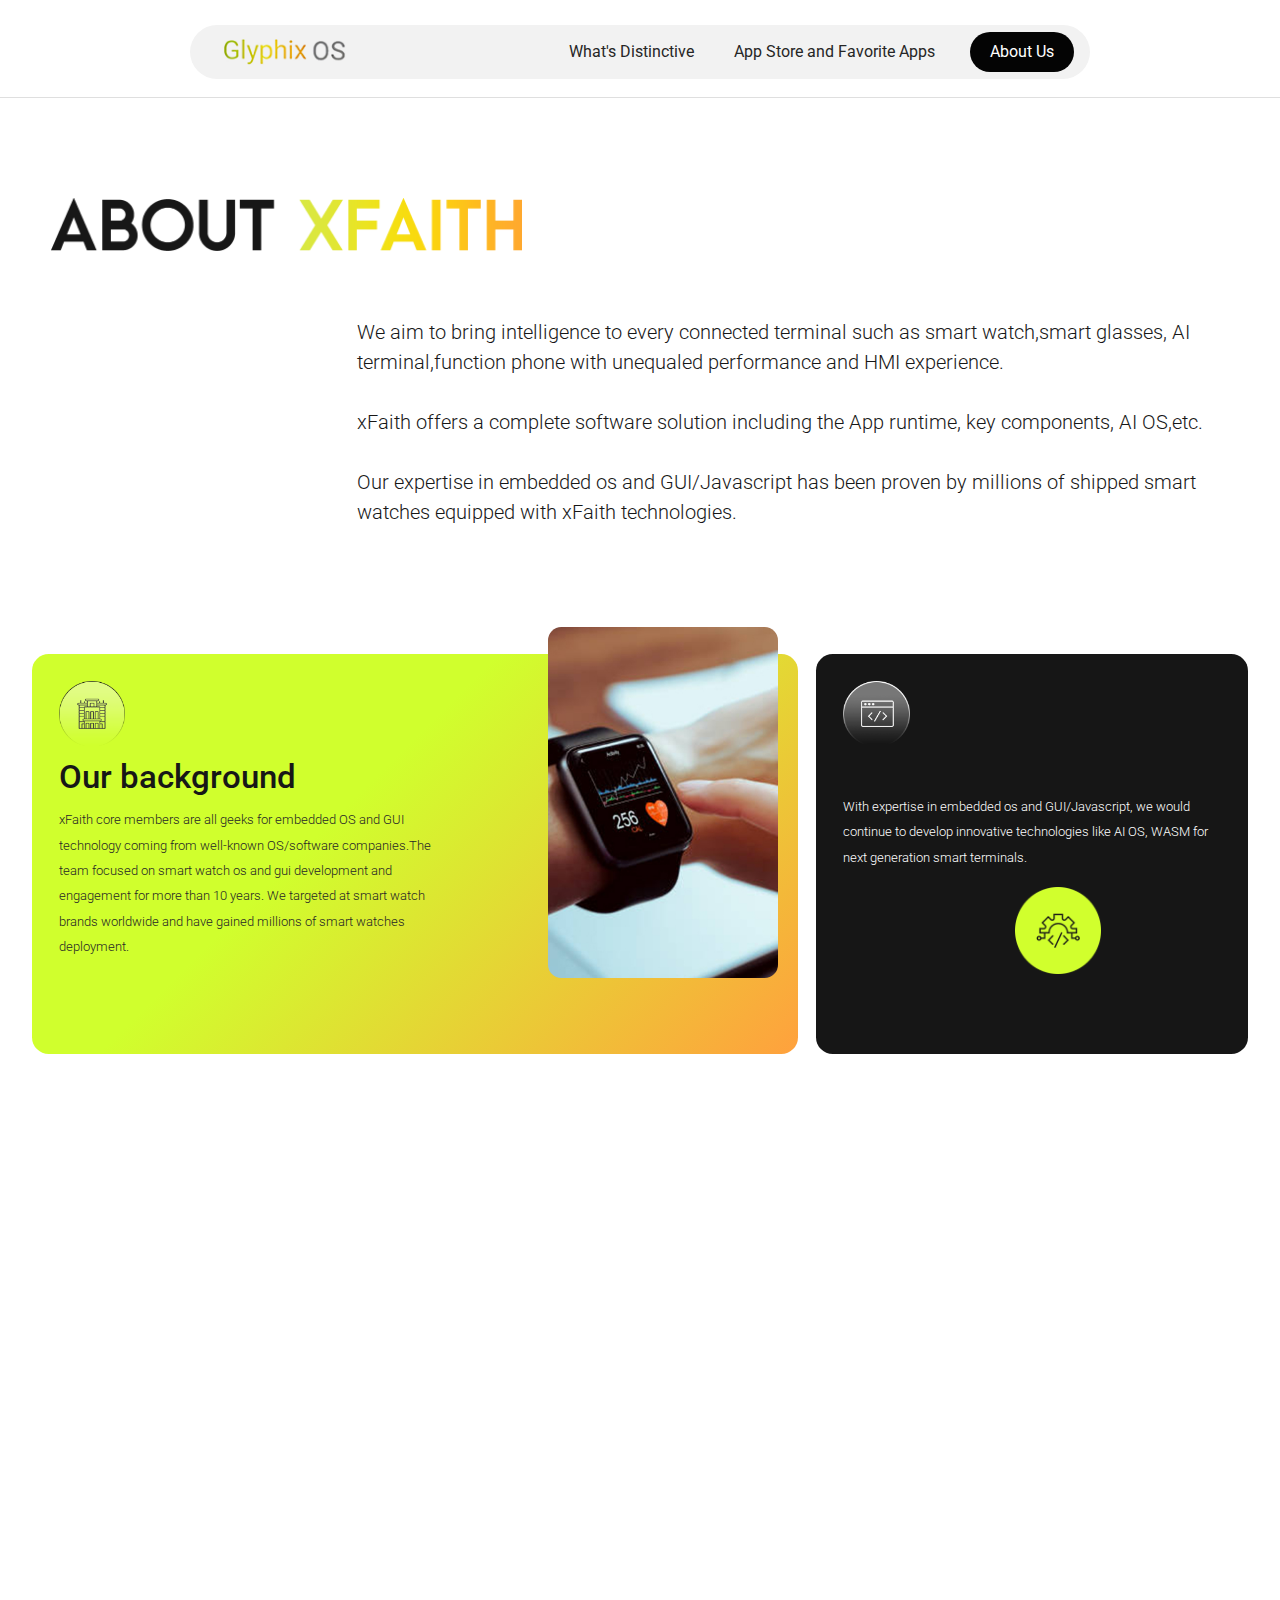
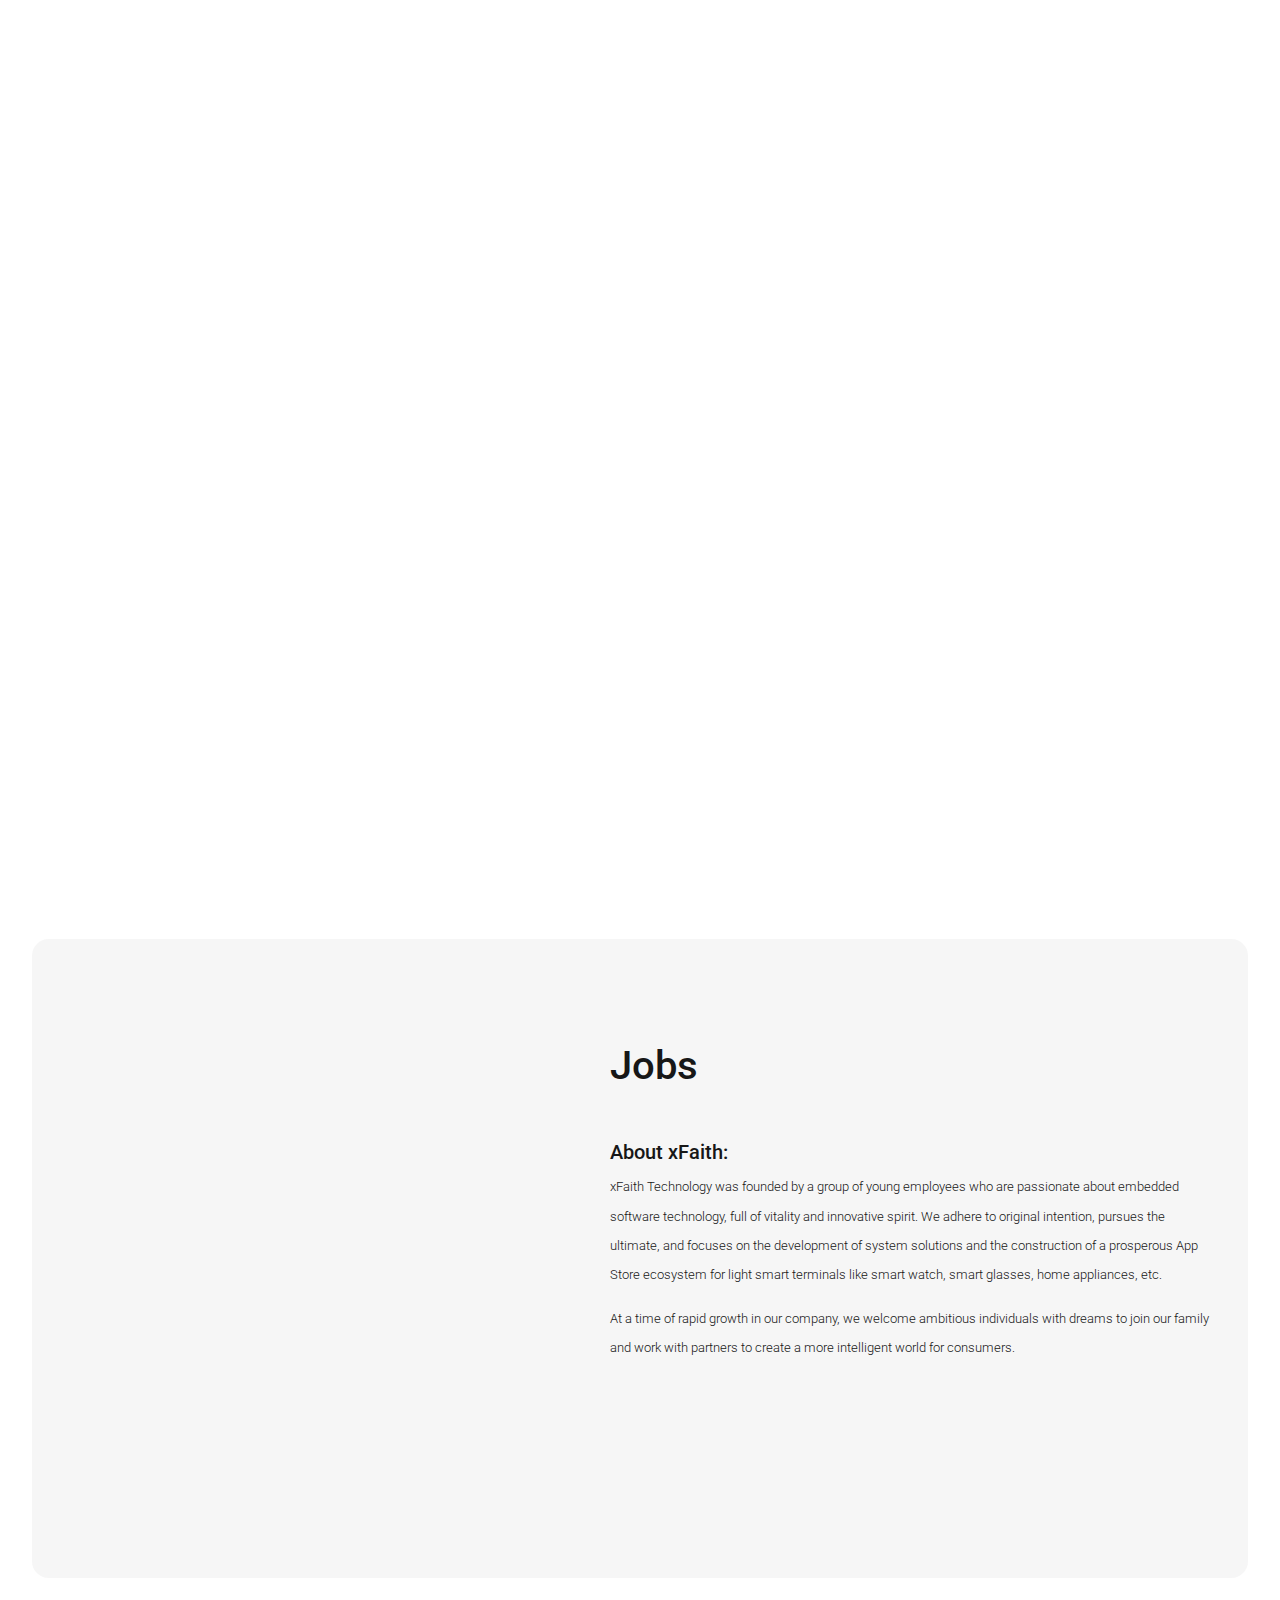
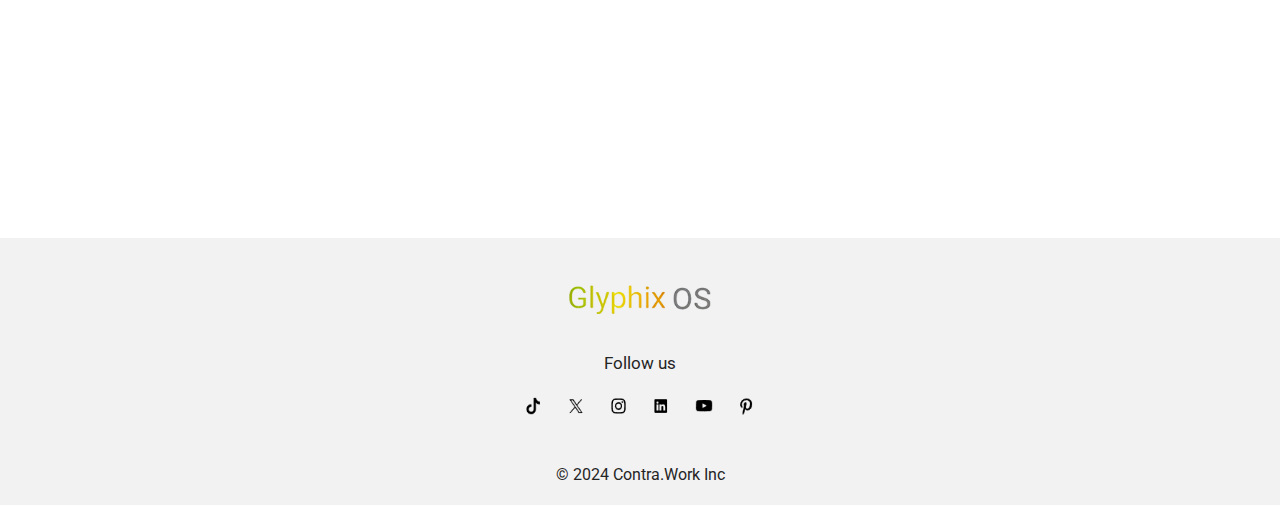
==== about.html @ 3ea169fc "Add files via upload" ====
﻿<!DOCTYPE html>
<html lang="en"><head>
	<meta charset="UTF-8">
	<title>about us</title>
	<meta name="viewport" content="width=device-width, initial-scale=1.0, user-scalable=0, minimum-scale=1.0, maximum-scale=1.0">
	<meta name="format-detection" content="telephone=no" />
	<link rel="stylesheet" href="css/reset.css">
	<link rel="stylesheet" href="css/animate.css">
	<link rel="stylesheet" href="css/swiper.css">
	<link rel="stylesheet" href="css/style.css">
	<link href="https://fonts.font.im/css?family=Roboto:300,400,500,700" rel="stylesheet">
	<script src="js/jquery.js"></script>
	<script src="js/font.js"></script>
	<script src="js/swiper.min.js"></script>
	<script src="js/wow.min.js"></script>
    <script>
        new WOW().init(0);
    </script>
</head>
<body>
<header class="header flexC fl-cen Huans">
	<div class="headK flexC fl-bet Huans">
		<a href="index.html" class="logo"><img src="images/icon/logo.png"></a>
		<!--导航-开始-->
        <div class="Menu Huans">
            <ul class="MenuU flexC Huans fl-end">
                <li><a href="index.html" class="MenuA">What's Distinctive</a></li>
                <li><a href="index.html" class="MenuA"> App Store and Favorite Apps</a></li>
                <li><a href="about.html" class="MenuA on">About Us</a></li>
            </ul>
        </div>                                                                             
        <!--导航-结束-->
		<div class="hd_nav"><i></i></div>
	</div>
</header>

<article class="AboXfa Huans">
	<div class="AboXfaT wow fadeInUp"  data-wow-delay="0.6s"><img src="images/znot/aboTit01.png"></div>
    <div class="AboXfaD Huans wow fadeInUp Huans"  data-wow-delay="0.5s">
		<p>We aim to bring intelligence to every connected terminal such as smart watch,smart glasses, AI terminal,function phone with unequaled performance and HMI experience.</p><br>
		<p>xFaith offers a complete software solution including the App runtime, key components, AI OS,etc.</p><br>
		<p>Our expertise in embedded os and GUI/Javascript has been proven by millions of shipped smart watches equipped with xFaith technologies. </p>
	</div>
</article>
	
<article class="AboSet Huans flex fl-bet">
	<div class="AboSetL Huans" >
		<div class="AboSetT"><img src="images/pic/AboSetI01.png"></div>		
		<h3>Our background</h3>
		<div class="AboSetLp">xFaith core members are all geeks for embedded OS and GUI technology coming from well-known OS/software companies.The team focused on smart watch os and gui development and engagement for more than 10 years. We targeted at smart watch brands worldwide and have gained millions of smart watches deployment.</div>
		<div class="AboSetLT wow fadeInUp"  data-wow-delay="0.5s"><img src="images/znot/AboSetT01.jpg"></div>
		<div class="AboSetLG wow fadeInUp Huans"  data-wow-delay="0.8s">
			<img src="images/pic/AboSetI03.png">
			<div class="AboSetLGh">2,000,000<sup>+</sup></div>
			<div class="AboSetLGp">gained millions of smart watches deployment.</div>
		</div>
	</div>
    <div class="AboSetR Huans">
		<div class="AboSetT"><img src="images/pic/AboSetI02.png"></div>		
		<div class="AboSetRp">With expertise in embedded os and GUI/Javascript, we would continue to develop innovative technologies like AI OS, WASM for next generation smart terminals.</div>
		<div class="AboSetRT wow zoomIn"  data-wow-delay="0.5s"><img src="images/znot/AboSetT02.jpg"></div>
		<div class="AboSetRG wow fadeInUp Huans"  data-wow-delay="0.8s"><img src="images/pic/AboSetI04.png"></div>
	</div>
</article>
	
<article class="AboOur Huans">
	<div class="Indtit wow fadeInUp flexC fl-cen"  data-wow-delay="0.5s"><h3>Our role in the industry chain</h3></div>
    <div class="AboOurD Huans wow fadeInUp flex fl-cen"  data-wow-delay="0.4s"><img src="images/znot/aboT02.png"></div>
</article>
	
<article class="AboStr Huans">
	<div class="Indtit wow fadeInUp flexC fl-cen"  data-wow-delay="0.5s"><h3>Strategic Partners</h3></div>
    <div class="AboStrD Huans wow fadeInUp flex fl-cen"  data-wow-delay="0.4s">
        <a href="javascript:;" class="AboStrA flexC fl-cen Mover"><img src="images/znot/AboStr01.png"></a>
		<a href="javascript:;" class="AboStrA flexC fl-cen Mover"><img src="images/znot/AboStr02.png"></a>
		<a href="javascript:;" class="AboStrA flexC fl-cen Mover"><img src="images/znot/AboStr03.png"></a>
		<a href="javascript:;" class="AboStrA flexC fl-cen Mover"><img src="images/znot/AboStr04.png"></a>
		<a href="javascript:;" class="AboStrA flexC fl-cen Mover"><img src="images/znot/AboStr05.png"></a>
		<a href="javascript:;" class="AboStrA flexC fl-cen Mover"><img src="images/znot/AboStr06.png"></a>
    </div>
</article>
	
<article class="AboBra Huans">
	<div class="Indtit wow fadeInUp flexC fl-cen"  data-wow-delay="0.5s"><h3>Branding customers</h3></div>
    <div class="AboBraD Huans wow fadeInUp flex fl-cen"  data-wow-delay="0.4s">
        <a href="javascript:;" class="AboBraA flexC fl-cen Mover"><img src="images/znot/AboBra01.png"></a>
		<a href="javascript:;" class="AboBraA flexC fl-cen Mover"><img src="images/znot/AboBra02.png"></a>
		<a href="javascript:;" class="AboBraA flexC fl-cen Mover"><img src="images/znot/AboBra03.png"></a>
		<a href="javascript:;" class="AboBraA flexC fl-cen Mover"><img src="images/znot/AboBra04.png"></a>
		<a href="javascript:;" class="AboBraA flexC fl-cen Mover"><img src="images/znot/AboBra05.png"></a>
		<a href="javascript:;" class="AboBraA flexC fl-cen Mover"><img src="images/znot/AboBra06.png"></a>
		<a href="javascript:;" class="AboBraA flexC fl-cen Mover"><img src="images/znot/AboBra07.png"></a>
    </div>
</article>
	
<article class="Abojob Huans flex fl-bet">
	<div class="AbojobT wow flexC fl-cen slideInUp"  data-wow-delay="0.6s"><img src="images/znot/aboT01.png"></div>
    <div class="AbojobD Huans" >
		<h3>Jobs</h3>
        <div class="AbojobP">
			<h4>About xFaith:</h4>
			<p>xFaith Technology was founded by a group of young employees who are passionate about embedded software technology, full of vitality and innovative spirit. We adhere to original intention, pursues the ultimate, and focuses on the development of system solutions and the construction of a prosperous App Store ecosystem for light smart terminals like smart watch, smart glasses, home appliances, etc. </p><br>
			<p>At a time of rapid growth in our company, we welcome ambitious individuals with dreams to join our family and work with partners to create a more intelligent world for consumers.</p>
		</div>
    </div>
</article>

<article class="Abocon Huans">
	<div class="Indtit wow fadeInUp flexC fl-cen"  data-wow-delay="0.5s"><h3>Contact us</h3></div>
    <div class="AboconD wow fadeInUp flexC fl-cen"  data-wow-delay="0.4s">
        <div class="AboconP">Email: business@xfaith-tech.com </div>
    </div>
</article>
	
<footer class="foot Huans flexC fl-cen">
	<a href="javascript:;" class="ftLog"><img src="images/icon/ftLog.png"></a>
	<div class="ftFl flexC fl-cen">
		<a href="javascript:;" class="ftFla">Follow us</a>
	</div>
	<div class="ftId flexC fl-cen">
		<a href="javascript:;" class="ftIa"><img src="images/icon/ftI01.png"></a>
		<a href="javascript:;" class="ftIa"><img src="images/icon/ftI02.png"></a>
		<a href="javascript:;" class="ftIa"><img src="images/icon/ftI03.png"></a>
		<a href="javascript:;" class="ftIa"><img src="images/icon/ftI04.png"></a>
		<a href="javascript:;" class="ftIa"><img src="images/icon/ftI05.png"></a>
		<a href="javascript:;" class="ftIa"><img src="images/icon/ftI06.png"></a>
	</div>
	<div class="ftC">© 2024 Contra.Work Inc</div>
</footer>
</body>
<script language="JavaScript" type="text/JavaScript">
//MenuH
$(window).resize(function () {          //当浏览器大小变化时
    if($(window).width()>1080){$('.Menu').addClass('Menuwap');$('.hd_nav').addClass('active');
	  }else{$('.Menu').removeClass('Menuwap');$('.hd_nav').removeClass('active');}
});	
jQuery(document).ready(function($) {
	if($(window).width()>1080){$('.Menu').addClass('Menuwap');$('.hd_nav').addClass('active');
	  }else{$('.Menu').removeClass('Menuwap');$('.hd_nav').removeClass('active');}
	//wap下拉菜单
	$('.hd_nav').click(function(){
		if(!$(this).hasClass('active')){
			$('.hd_nav').addClass('active');
			$('.Menu').addClass('Menuwap');
		}else{
            $('.hd_nav').removeClass('active');
			$('.Menu').removeClass('Menuwap');
        }
	});
	
})	


</script>
</html>
---- css/style.css ----
body{
	padding-bottom:0;font-size: 12px;
}
/*header*/
.header{width:100%;position:sticky;left:0;right:0;margin:0 auto;top:0;z-index:100; border-bottom: 1px solid #dfdfdf;background:#FFF;}
.headK{background:#f2f2f2;}
.logo{display: block;}
.logo img{height:100%;display: block; width: auto;}
/*footer*/
.foot{background:#f2f2f2;}
.ftLog{display: block;margin:0 auto;}
.ftLog img{height:100%;display: block;}
.ftFl{width:100%;}
.ftFla{color:#252525;display: block;}
.ftId{width:100%;}
.ftIa{display: block;}
.ftIa img{width:100%;display: block;}
.ftC{color:#252525;width:100%;text-align: center;}
@media  screen and ( min-width:1280px){
/*header*/
.header{padding:28px 0 20px;}
.headK{width:900px;height: 60px;border-radius:30px;padding-left: 36px;padding-right: 18px;}
.logo{height:28px;}
/*Menu*/
.Menu{ display: block;width:100%;flex:1;padding-left:100px;}
.Menu ul{}
.MenuU li{position: relative}
.MenuU li:last-child{margin-left:15px}
.MenuA{line-height:44px;font-size:18px;color:#262626; position: relative;border-radius:22px;padding:0 20px;display: block;}
.MenuU li .MenuA:hover,.MenuU li .on {background:#040404; color:#FFF;}
.hd_nav{ display: none;}
/*footer*/
.foot{padding:0.7rem 5% 0.2rem;}
.ftLog{height:0.44rem;}
.ftFl{padding:0.5rem 0 0.15rem;}
.ftFla{font-size:0.26rem;line-height:0.5rem;}
.ftFla:hover{color:#ffaa2d;text-decoration: underline;}
.ftId{width:100%;padding:0.1rem 0 0.65rem;}
.ftIa{width:0.26rem; margin:0 0.19rem;}
.ftC{font-size:0.24rem;line-height:0.5rem}
}
@media screen and (max-width:1280px ) and ( min-width:1080px){
/*header*/
.header{padding:25px 0 18px;}
.headK{width:900px;height:54px;border-radius:27px;padding-left: 34px;padding-right: 16px;}
.logo{height:26px;}
/*Menu*/
.Menu{ display: block;width:100%;flex:1;padding-left:90px;}
.Menu ul{}
.MenuU li{position: relative}
.MenuU li:last-child{margin-left:15px}
.MenuA{line-height:40px;font-size:16px;color:#262626; position: relative;border-radius:20px;padding:0 20px;display: block;}
.MenuU li .MenuA:hover,.MenuU li .on {background:#040404; color:#FFF;}
.hd_nav{ display: none;}
/*footer*/
.foot{padding:0.7rem 5% 0.2rem;}
.ftLog{height:0.44rem;}
.ftFl{padding:0.5rem 0 0.15rem;}
.ftFla{font-size:0.26rem;line-height:0.5rem;}
.ftFla:hover{color:#ffaa2d;text-decoration: underline;}
.ftId{width:100%;padding:0.1rem 0 0.65rem;}
.ftIa{width:0.26rem; margin:0 0.19rem;}
.ftC{font-size:0.24rem;line-height:0.5rem}
}
@media screen and (max-width:1080px ) and ( min-width:750px){
/*header*/
.header{padding:0.4rem 4% 0.3rem;}
.headK{width:100%;height:1.1rem;border-radius:0.55rem;padding-left:4%;overflow:hidden }
.logo{height:0.5rem;}
.hd_nav{ position:relative; z-index:999;height:100%;width:1.5rem;background:#000;padding-left:0.5rem;}
.hd_nav i{top:50%;margin-top:-2px;position:absolute;display:inline-block;height:0.06rem;width:0.8rem;border-radius:0.03rem;background:#edd006;}
.hd_nav:before{margin-top: -0.25rem;}
.hd_nav:after{margin-top:0.17rem;}
.hd_nav:before,.hd_nav:after{content: '';position:absolute;top:50%;display:inline-block;height:0.06rem;width:0.8rem;border-radius:0.03rem;background:#edd006;transition:0.2s;}
.hd_nav.active i{display:none;}
.hd_nav.active:before{transform: rotate(45deg);}
.hd_nav.active:after{transform: rotate(-45deg);}
.hd_nav.active:before,.hd_nav.active:after{margin-top:0;background:#edd006;}
.Menu{position:fixed;width:100%;height:100vh;top:0;left:100%;z-index:-1;transition:0.5s;-webkit-backdrop-filter: blur(25px);backdrop-filter: blur(25px);}
.Menuwap{left:0;transition:0.5s;}
.MenuU{padding:1.8rem 5% 1rem;}
.MenuU li{position: relative;width:100%; margin-bottom:0.5rem;}
.MenuA{line-height:1.2rem;font-size:0.4rem;color:#262626; position: relative;border-radius:0.6rem;text-align: center;width:100%; display: block;}
.MenuU li .MenuA:hover,.MenuU li .on {background:#040404; color:#FFF;}
/*footer*/
.foot{padding:0.9rem 5% 0.4rem;}
.ftLog{height:0.55rem;}
.ftFl{padding:0.5rem 0 0.15rem;}
.ftFla{font-size:0.3rem;line-height:0.5rem;}
.ftFla:hover{color:#ffaa2d;text-decoration: underline;}
.ftId{width:100%;padding:0.1rem 0 0.65rem;}
.ftIa{width:0.32rem; margin:0 0.19rem;}
.ftC{font-size:0.28rem;line-height:0.5rem}
}
@media only screen and (max-width:750px){
/*header*/
.header{}
.headK{width:100%;height:1.6rem;padding-left:4%;overflow:hidden }
.logo{height:0.7rem;}
	
.hd_nav{ position:relative; z-index:999;height:100%;width:1.5rem;background:#000;padding-left:0.5rem;}
.hd_nav i{top:50%;margin-top:-0.03rem;position:absolute;display:inline-block;height:0.1rem;width:1rem;border-radius:0.05rem;background:#edd006;}
.hd_nav:before{margin-top: -0.35rem;}
.hd_nav:after{margin-top:0.27rem;}
.hd_nav:before,.hd_nav:after{content: '';position:absolute;top:50%;display:inline-block;height:0.1rem;width:1rem;border-radius:0.05rem;background:#edd006;transition:0.2s;}
.hd_nav.active i{display:none;}
.hd_nav.active:before{transform: rotate(45deg);}
.hd_nav.active:after{transform: rotate(-45deg);}
.hd_nav.active:before,.hd_nav.active:after{margin-top:0;background:#edd006;}
	
.Menu{position:fixed;width:100%;height:100vh;top:0;left:100%;z-index:-1;transition:0.5s;-webkit-backdrop-filter: blur(25px);backdrop-filter: blur(25px);}
.Menuwap{left:0;transition:0.5s;}
.MenuU{padding:1.8rem 5% 1rem;}
.MenuU li{position: relative;width:100%; margin-bottom:0.5rem;}
.MenuA{line-height:1.2rem;font-size:0.4rem;color:#262626; position: relative;border-radius:0.6rem;text-align: center;width:100%; display: block;}
.MenuU li .MenuA:hover,.MenuU li .on {background:#040404; color:#FFF;}
/*footer*/
.foot{padding:0.9rem 4% 0.4rem;}
.ftLog{height:0.7rem;}
.ftFl{padding:0.54rem 0 0.1rem;}
.ftFla{font-size:0.4rem;line-height:0.6rem;}
.ftId{width:100%;padding:0.1rem 0 0.65rem;}
.ftIa{width:0.46rem; margin:0 0.2rem;}
.ftC{font-size:0.38rem;line-height:0.6rem}
}
/**/
.Indtit h3{font-weight: 500}
/*xFaith*/
.AboXfa{width:100%;}
.AboXfaT{width:100%;}
.AboXfaT img{display: block;}
.AboXfaD{color:#171717;}
.AboXfaD p{font-weight: 300}
/**/
.AboSetL{background: linear-gradient(135deg,#d0ff2d 40%,#ffa13d);position: relative;color:#171717;}
.AboSetR{background:#161616;;position: relative; color:#FFF;}
.AboSetT img{display: block;}
.AboSetL h3{font-weight: 500}
.AboSetLp{color:#262626;font-weight: 300}
.AboSetLT{overflow:hidden;position: absolute;}
.AboSetLT img{width:100%; display: block;}
.AboSetLG{overflow:hidden;position: absolute;z-index: 2;background:#FFF;color:#212121;}
.AboSetLGh{font-weight: 500}
.AboSetLGp{font-weight: 300}
.AboSetRT{overflow:hidden;position: absolute;}
.AboSetRT img，.AboSetRG img{width:100%; display: block;}
.AboSetRG{;position: absolute;z-index:2}
.AboSetRp{font-weight: 300}
/*Our role in the industry chain*/
.AboOur{width:100%;}
.AboOurD{width:100%;max-width: 1300px;}
.AboOurD img{width: 100%;display: block;}
/*Strategic Partners*/
.AboStr{width:100%;}
.AboStrD{width: 100%;}
.AboStrA img{height:100%;display: block;width: auto;}
/*Branding customers*/
.AboBra{width:100%;}
.AboBraD{width: 100%;}
.AboBraA img{height:100%;display: block;width: auto;}
/*JOBS*/
.Abojob{background:rgba(242,242,242,0.71);margin:0 auto;}
.AbojobT img{width:100%;display: block;}
.AbojobD{color:#171717;}
.AbojobD h3{font-weight: 500}
.AbojobP h4{font-weight: 500}
.AbojobP p{font-weight: 300}
/*联系我们*/
.Abocon{width:100%;}
.AboconD{color:#171717;}
.AboconP{width: 100%;text-align:center;font-weight: 300}
@media  screen and ( min-width:1080px){
.Indtit h3{font-size: .5rem;line-height: .9rem;}
/*xFaith*/
.AboXfa{padding:1.5rem 4%;}
.AboXfaT img{width:40%;}
.AboXfaD{font-size:0.3rem;line-height:0.45rem;padding-left:26%;padding-top:1rem;}
.AboXfaD p{}
/**/
.AboSet{padding: 0.4rem 2.5% 1.2rem;}
.AboSetL{width:63%;border-radius:0.25rem;height:6rem;padding:0.4rem;}
.AboSetR{width:35.5%;border-radius:0.25rem;height:6rem;padding:0.4rem;}
.AboSetT{}
.AboSetT img{width:1rem;}
.AboSetL h3{font-size: .5rem;line-height: .6rem; margin-top:0.15rem;}
.AboSetLp{font-size:0.2rem;line-height:0.38rem;padding-right:45%;padding-top:0.15rem;}
.AboSetLT{border-radius:0.2rem;width:30%;top:-0.4rem;right:0.3rem;}
.AboSetLG{border-radius:0.16rem;width:18%;top:3.8rem;right:24%;padding:0.2rem;}
.AboSetLG img{width:0.6rem;}
.AboSetLGh{font-size:0.25rem;line-height:0.3rem;padding:0.1rem 0}
.AboSetLGp{font-size:0.14rem;line-height:0.18rem;}
.AboSetRp{font-size:0.2rem;line-height:0.38rem;padding-top:0.7rem;}
.AboSetRT{border-radius:0.16rem;width:50%;bottom:-1.4rem;left:0.3rem;}
.AboSetRG{width:20%;top:3.5rem;left:46%;}
/*Our role in the industry chain*/
.AboOur{padding:1rem 5% 0.5rem;}
.AboOurD{ margin:1rem auto 0;}
/*Strategic Partners*/
.AboStr{padding:1rem 4% 0.5rem;}
.AboStrD{padding-top:0.9rem}
.AboStrA{height:0.36rem;margin:0 0.3rem 0.4rem;;}
/*Branding customers*/
.AboBra{padding:1rem 4% 1rem;}
.AboBraD{padding-top:0.9rem}
.AboBraA{height:0.5rem;margin:0 0.38rem 0.45rem;;}
/*JOBS*/
.Abojob{width:95%;padding:0.6rem 2.5%;border-radius:0.25rem;}
.AbojobT{width:43.8%}
.AbojobD{width:52.6%;}
.AbojobD h3{font-size:0.6rem;line-height:2rem; margin-top: 0.3rem;}
.AbojobP{}
.AbojobP h4{font-size:0.3rem;line-height:0.6rem;}
.AbojobP p{font-size:0.2rem;line-height:0.44rem; }
/*联系我们*/
.Abocon{padding:1.1rem 4% 1rem;}
.AboconD{margin-top:0.4rem;}
.AboconP{font-size: .34rem;line-height: .5rem;}
}
@media screen and (max-width:1080px ) and ( min-width:750px){
.Indtit h3{font-size: .45rem;line-height: .8rem;}
/*xFaith*/
.AboXfa{padding:1.5rem 4%;}
.AboXfaT img{width:40%;}
.AboXfaD{font-size:0.35rem;line-height:0.6rem;padding-left:15%;padding-top:1rem;}
.AboXfaD p{}
/**/
.AboSet{padding: 0.4rem 2.5% 1.2rem;}
.AboSetL{width:100%;border-radius:0.25rem;height:9rem;padding:0.6rem; margin-bottom:0.6rem;}
.AboSetR{width:100%;border-radius:0.25rem;height:7rem;padding:0.6rem;}
.AboSetT{}
.AboSetT img{width:1.8rem;}
.AboSetL h3{font-size: .7rem;line-height: .8rem; margin-top:0.3rem;}
.AboSetLp{font-size:0.32rem;line-height:0.6rem;padding-right:42%;padding-top:0.3rem;}
.AboSetLT{border-radius:0.2rem;width:28%;top:-0.8rem;right:0.6rem;}
.AboSetLG{border-radius:0.16rem;width:20%;top:5.2rem;right:20%;padding:0.3rem;}
.AboSetLG img{width:1rem;}
.AboSetLGh{font-size:0.37rem;line-height:0.5rem;padding:0.15rem 0}
.AboSetLGp{font-size:0.26rem;line-height:0.3rem;}
.AboSetRp{font-size:0.32rem;line-height:0.6rem;padding-right:42%;padding-top:0.3rem;}
.AboSetRT{border-radius:0.16rem;width:25%;top:1.1rem;right:10%;}
.AboSetRG{width:13%;top:0.5rem;right:4%;}
/*Our role in the industry chain*/
.AboOur{padding:1.2rem 5% 0.7rem;}
.AboOurD{ margin:1.2rem auto 0;}
/*Strategic Partners*/
.AboStr{padding:1.2rem 4% 0.7rem;}
.AboStrD{padding-top:1.1rem}
.AboStrA{height:0.6rem;margin:0 0.45rem 0.5rem;;}
/*Branding customers*/
.AboBra{padding:1.2rem 4% 1.2rem;}
.AboBraD{padding-top:1.1rem}
.AboBraA{height:0.75rem;margin:0 0.5rem 0.5rem;;}
/*JOBS*/
.Abojob{width:95%;padding:0.6rem 2.5%;border-radius:0.25rem;}
.AbojobT{width:43.8%}
.AbojobD{width:52.6%;}
.AbojobD h3{font-size:0.7rem;line-height:1.5rem; margin-top: 0.3rem;}
.AbojobP{}
.AbojobP h4{font-size:0.4rem;line-height:0.8rem;}
.AbojobP p{font-size:0.3rem;line-height:0.5rem; }
/*联系我们*/
.Abocon{padding:1.4rem 4% 1.3rem;}
.AboconD{margin-top:0.7rem;}
.AboconP{font-size: .44rem;line-height: .6rem;}
}
@media only screen and (max-width:750px){
.Indtit h3{font-size: .55rem;line-height: .8rem;}
/*xFaith*/
.AboXfa{padding:1.5rem 4%;}
.AboXfaT img{width:50%;}
.AboXfaD{font-size:0.44rem;line-height:0.8rem;padding-left:0;padding-top:1rem;}
.AboXfaD p{}
/**/
.AboSet{padding: 0.4rem 4% 1.2rem;}
.AboSetL{width:100%;border-radius:0.25rem;padding:0.6rem; margin-bottom:0.6rem;}
.AboSetR{width:100%;border-radius:0.25rem;padding:0.6rem;}
.AboSetT{}
.AboSetT img{width:1.8rem;}
.AboSetL h3{font-size: .7rem;line-height: .8rem; margin-top:0.3rem;}
.AboSetLp{font-size:0.4rem;line-height:0.6rem;padding-top:0.3rem;}
.AboSetLT{border-radius:0.2rem;width:50%;position: static;margin-top: 0.5rem;}
.AboSetLG{border-radius:0.16rem;width:45%;bottom:1rem;left:40%;padding:0.4rem;}
.AboSetLG img{width:1.3rem;}
.AboSetLGh{font-size:0.46rem;line-height:0.7rem;padding:0.15rem 0}
.AboSetLGp{font-size:0.35rem;line-height:0.45rem;}
.AboSetRp{font-size:0.4rem;line-height:0.6rem;padding-right:42%;padding-top:0.5rem;}
.AboSetRT{border-radius:0.16rem;width:30%;top:1.8rem;left:62%;}
.AboSetRG{width:15%;top:1rem;right:4%;}
/*Our role in the industry chain*/
.AboOur{padding:1.2rem 5% 0.7rem;}
.AboOurD{ margin:1.2rem auto 0;}
/*Strategic Partners*/
.AboStr{padding:1.2rem 4% 0.7rem;}
.AboStrD{padding-top:1.1rem}
.AboStrA{height:0.65rem;margin:0 0.45rem 0.5rem;;}
/*Branding customers*/
.AboBra{padding:1.2rem 4% 1.2rem;}
.AboBraD{padding-top:1.1rem}
.AboBraA{height:0.88rem;margin:0 0.4rem 0.5rem;;}
/*JOBS*/
.Abojob{width:92%;padding:0.8rem 6%;border-radius:0.25rem;}
.AbojobT{width:100%}
.AbojobD{width:100%;}
.AbojobD h3{font-size:0.8rem;line-height:1.5rem; margin-top: 0.3rem;}
.AbojobP{}
.AbojobP h4{font-size:0.5rem;line-height:1rem;}
.AbojobP p{font-size:0.4rem;line-height:0.7rem; }
/*联系我们*/
.Abocon{padding:1.4rem 4% 1.3rem;}
.AboconD{margin-top:0.7rem;}
.AboconP{font-size: .5rem;line-height: .6rem;}
}
/*******************************************************/

/**/
.Indsma .Indtit{text-align:center;}
.Indtip{text-align:center;color:#202020;}
.Indtip p{font-weight: 300;}
.IndsmaB img{width:100%;display: block;}
/*ready*/
.IndreaA img{width:100%; display: block;}
/*What's Distinctive*/
.InddisB{position: relative;overflow:hidden; }
.InddisB .swiper-slide{position: relative; width: 100%; height:100%;overflow:hidden;}
.InddisI{position: relative;overflow: hidden;background:rgba(242,242,242,0.71)}
.InddisI img{width:100%;display: block;}
.InddisImg{position:absolute;}
.InddisI1-1{left:8%;top:12%;width:47%}
.InddisI1-2{right:9%;top:8%;width:43%}
.InddisI2-1{left:8%;top:8%;width:44%}
.InddisI2-2{right:9%;top:12%;width:43%}
.InddisI3-1{left:8%;top:8%;width:45%}
.InddisI3-2{right:8%;top:8%;width:43%}
.InddisI4-1{left:9%;top:25%;width:36%}
.InddisI4-2{right:7%;top:9%;width:48%}
.InddisI6-1{left:5%;bottom:9%;width:90%}
.InddisI6-2{left:5%;top:7%;width:90%}

.IndstoImg{overflow: hidden;}
.InddisN{color:#171717;}
.InddisN h3{font-weight: 500;}
.InddisN p{}
/*App Store and Favorite Apps*/
.IndstoH{text-align:center;color:#171717;}
.IndstoH p{font-weight: 300}
.IndstoK{position: relative;}
.IndstoB{position: relative;overflow:hidden;}
.IndstoB .swiper-slide{position: relative; width: 100%; height:100%;overflow:hidden;}
.IndstoI{width:100%;position: relative;}
.IndstoI img{width:100%;display: block;}
.IndstoImg{overflow: hidden;}
.IndstoImz{left:50%;transform: translate(-50%,0);position: absolute;z-index:1}
.IndstoP{text-align: center;color:#171717;}
.IndstoP h3{color:#222;}
.IndstoP p{}
.Intnext,.Intprev{border-radius:50%;border:1px solid #737373;margin:0;top:50%;transform: translate(0,-50%);}
.Intnext{background-image: url(../images/icon/right-jt.png);}
.Intprev{background-image: url(../images/icon/left-jt.png);}
.Intnext{right:0;}
.Intprev{left:0;}
.Intnext:after, .Intprev:after {font-size:0.34rem;color:#848484;}
.Intnext:hover,.Intprev:hover{background-color:#000;border:1px solid #000;}
.Intnext:hover:after,.Intprev:hover:after{color:#FFF;}
.Inddian .swiper-pagination-bullet{border-radius:50%;background:#FFF;border:1px solid #161616;opacity: 1;}
.Inddian .swiper-pagination-bullet-active {background:#161616;}
/*apps*/
.Indapa{background:#FFF;box-shadow:0 0 12px rgba(0,0,0,0.1);}
.Indapa img{display:block;}
.Indapa:hover{box-shadow:0 0 12px rgba(0,0,0,0.2);}
/*watch*/
.IndwatD{width:100%;max-width: 1300px;}
.Indwata{display: block;}
.IndwatI{width:100%; margin:0 auto;}
.IndwatI img{width:100%;display: block;}
.IndwatP{text-align: center;color:#171717;}
.IndwatP h3{}
.IndwatP p{font-weight: 300}
@media  screen and ( min-width:1080px){
.Indsma{padding:1.5rem 4% 0.6rem;}
.Indsma .Indtit{padding: 0 11%;}
.Indtip{padding: 0 14%;color:#202020;font-size:0.22rem;line-height:0.5rem; margin-top:0.5rem;}
.IndsmaB{width: 44%; margin:1.2rem auto 0.8rem}
.Indsmalog{width:40%; margin:0.5rem auto;}
/*ready*/
.Indrea{padding:1.2rem 4% 0.6rem;}
.IndreaD{width:66%; margin:1rem auto 0;}
.IndreaA{width:13%; margin-left:8.75%; margin-bottom:0.8rem;}
.IndreaA:nth-child(5n+1){margin-left:0;}
/*What's Distinctive*/
.Inddis{padding:1.2rem 4% 0;}
.InddisB{margin:1.1rem auto 0;width:100%;;padding-bottom:1.5rem;}
.InddisI{width:52%;border-radius:0.4rem;height:7.5rem;}
.IndstoImg{border-radius:0.28rem;}
.InddisN{width:38%; margin-right:4%}
.InddisN h3{font-size:0.34rem;line-height:0.5rem; margin-bottom:0.4rem;}
.InddisN p{font-size:0.22rem;line-height:0.45rem; margin-bottom:1.5rem;}
/*App Store and Favorite Apps*/
.Indsto{padding:0.5rem 4% 0.6rem;}
.IndstoH{padding: 0 11%;font-size:0.22rem;line-height:0.5rem; margin-top:0.5rem;}
.IndstoK{padding:0 11%; margin-top: 1rem;}
.IndstoB{height:11rem;}
.IndstoImg{border-radius:0.28rem;}
.IndstoImw1{bottom:-1.7rem;width:24%;}
.IndstoImw2{bottom:-1.4rem;width:44%;}
.IndstoImw3{bottom:-1.7rem;width:24%;}
.IndstoP{padding:1.6rem 19% 0}
.IndstoP h3{font-size:0.3rem;line-height:0.4rem; margin-bottom:0.2rem;margin-top:.6rem}
.IndstoP p{font-size:0.2rem;line-height:0.4rem;}
.Intnext,.Intprev{width:0.8rem; height:0.8rem;background-size: 32px;}
.Intnext:after, .Intprev:after {font-size:0.34rem;}
.Inddian .swiper-pagination-bullet{width:0.16rem; height:0.16rem;}
.Inddian .swiper-pagination-bullets .swiper-pagination-bullet{margin: 0 0.1rem;}
.Inddian .swiper-pagination-bullets {bottom:0.4rem;}
/*apps*/
.Indapp{padding:1.2rem 4% 0.6rem;}
.IndapD{ margin-top:1rem;}
.Indapa{border-radius:0.2rem;width:17%;height:2.7rem;margin-bottom:0.3rem;}
.Indapa img{width:60%;}
/*watch*/
.Indwat{padding:1.2rem 4% 0.8rem;}
.IndwatD{ margin:1rem auto 0;}
.Indwata{width:17%;margin-bottom:0.5rem;}
.IndwatP{margin-top: 0.35rem;}
.IndwatP h3{line-height:0.4rem;font-size:0.24rem;}
.IndwatP p{line-height:0.3rem;font-size:0.2rem;}
}
@media screen and (max-width:1080px ) and ( min-width:750px){
.Indsma{padding:1.5rem 4% 0.6rem;}
.Indsma .Indtit{padding: 0 10%;}
.Indtip{padding: 0 12%;color:#202020;font-size:0.24rem;line-height:0.55rem; margin-top:0.5rem;}
.IndsmaB{width: 46%; margin:1.2rem auto 0.8rem}
.Indsmalog{width:42%; margin:0.5rem auto;}
/*What's Distinctive*/
.Inddis{padding:1.2rem 4% 0;}
.InddisB{margin:1.1rem auto 0;width:100%;padding-bottom:1.5rem;}
.InddisI{width:52%;border-radius:0.4rem;height:7rem;}
.IndstoImg{border-radius:0.28rem;}
.InddisN{width:38%; margin-right:4%}
.InddisN h3{font-size:0.38rem;line-height:0.5rem; margin-bottom:0.4rem;}
.InddisN p{font-size:0.24rem;line-height:0.45rem; margin-bottom:1.5rem;}
/*App Store and Favorite Apps*/
.Indsto{padding:0.5rem 4% 0.6rem;}
.IndstoH{padding: 0 10%;font-size:0.22rem;line-height:0.5rem; margin-top:0.5rem;}
.IndstoK{padding:0 10%; margin-top: 1rem;}
.IndstoB{height:11rem;}
.IndstoImg{border-radius:0.28rem;}
.IndstoImw1{bottom:-1.7rem;width:24%;}
.IndstoImw2{bottom:-1.4rem;width:44%;}
.IndstoImw3{bottom:-1.7rem;width:24%;}
.IndstoP{padding:1.8rem 19% 0}
.IndstoP h3{font-size:0.34rem;line-height:0.4rem; margin-bottom:0.2rem;margin-top:.5rem}
.IndstoP p{font-size:0.22rem;line-height:0.4rem;}
.Intnext,.Intprev{width:0.8rem; height:0.8rem;background-size: .4rem;}
.Intnext:after, .Intprev:after {font-size:0.34rem;}
.Inddian .swiper-pagination-bullet{width:0.16rem; height:0.16rem;}
.Inddian .swiper-pagination-bullets .swiper-pagination-bullet{margin: 0 0.1rem;}
.Inddian .swiper-pagination-bullets {bottom:0.4rem;}
/*ready*/
.Indrea{padding:1.2rem 4% 0.6rem;}
.IndreaD{width:66%; margin:1rem auto 0;}
.IndreaA{width:13%; margin-left:8.75%; margin-bottom:0.8rem;}
.IndreaA:nth-child(5n+1){margin-left:0;}
/*apps*/
.Indapp{padding:1.2rem 4% 0.6rem;}
.IndapD{ margin-top:1rem;}
.Indapa{border-radius:0.2rem;width:17%;height:2.7rem;margin-bottom:0.3rem;}
.Indapa img{width:60%;}
/*watch*/
.Indwat{padding:1.2rem 4% 0.8rem;}
.IndwatD{ margin:1rem auto 0;}
.Indwata{width:17%;margin-bottom:0.5rem;}
.IndwatP{margin-top: 0.35rem;}
.IndwatP h3{line-height:0.4rem;font-size:0.24rem;}
.IndwatP p{line-height:0.3rem;font-size:0.2rem;}
}
@media only screen and (max-width:750px){
.Indsma{padding:1.5rem 4% 0.6rem;}
.Indtip{font-size:0.38rem;line-height:0.6rem; margin-top:0.5rem;}
.IndsmaB{width: 82%; margin:1.2rem auto 0.8rem}
.Indsmalog{width:42%; margin:0.7rem auto;}
/*What's Distinctive*/
.Inddis{padding:1.2rem 4% 0;}
.InddisB{margin-top:1rem;padding-bottom:1rem;}
.InddisI{width:100%;border-radius:0.4rem;height:10rem;}
.IndstoImg{border-radius:0.28rem;}
.InddisN{width:100%; margin-top: 0.8rem}
.InddisN h3{font-size:0.5rem;line-height:0.6rem; margin-bottom:0.4rem;}
.InddisN p{font-size:0.34rem;line-height:0.5rem; margin-bottom:0.3rem;}
/*App Store and Favorite Apps*/
.Indsto{padding:0.5rem 4% 0.6rem;}
.IndstoH{font-size:0.34rem;line-height:0.55rem; margin-top:0.5rem;}
.IndstoK{ margin-top:0.8rem;}
.IndstoB{height:10rem;}
.IndstoImg{border-radius:0.28rem;}
.IndstoImw1{bottom:-1.7rem;width:30%;}
.IndstoImw2{bottom:-1.4rem;width:55%;}
.IndstoImw3{bottom:-1.7rem;width:30%;}
.IndstoP{padding:2rem 0% 0}
.IndstoP h3{font-size:0.45rem;line-height:0.5rem; margin-bottom:0.2rem;margin-top:.4rem}
.IndstoP p{font-size:0.32rem;line-height:0.45rem;}
.Intnext,.Intprev{width:0.9rem; height:0.9rem;background-size: .54rem}
.Intnext:after, .Intprev:after {font-size:0.34rem;}
.Inddian .swiper-pagination-bullet{width:0.18rem; height:0.18rem;}
.Inddian .swiper-pagination-bullets .swiper-pagination-bullet{margin: 0 0.1rem;}
.Inddian .swiper-pagination-bullets {bottom:0.2rem;}
/*ready*/
.Indrea{padding:1rem 6% 0.4rem;}
.IndreaD{width:100%; margin:1rem auto 0;}
.IndreaA{width:15%; margin-left:6.25%; margin-bottom:0.86rem;}
.IndreaA:nth-child(5n+1){margin-left:0;}
/*apps*/
.Indapp{padding:1rem 4% 0.6rem;}
.IndapD{ margin-top:1rem;justify-content:center;}
.Indapa{border-radius:0.2rem;width:30.666%;height:2.5rem;margin-bottom:0.5rem; margin-left:4%}
.Indapa img{width:80%;}
.Indapa:nth-child(3n+1){margin-left:0;}
/*watch*/
.Indwat{padding:1.2rem 4% 0.8rem;}
.IndwatD{ margin:1rem auto 0;}
.Indwata{width:48%;margin-bottom:0.8rem;}
	.IndwatI img{width:90%; margin:0 auto;}
.IndwatP{margin-top: 0.5rem;}
.IndwatP h3{line-height:0.6rem;font-size:0.45rem;}
.IndwatP p{line-height:0.5rem;font-size:0.3rem;}
}
/*
height: calc(100% - 55px); 
display:flex;justify-content:space-between;align-items:center; flex-wrap:wrap;align-content:center
|flex-start|flex-end|center|space-between|space-around

overflow: hidden;text-overflow:ellipsis;white-space: nowrap;
display:-webkit-box;-webkit-box-orient: vertical;-webkit-line-clamp: 3;overflow: hidden;

left:0;top:50%;transform: translate(0,-50%);

transition:0.5s;
.IndEnvT:before,.IndEnvT:after{display:block;content:'';position: absolute;}*/
@media  screen and ( min-width:1280px){
}
@media screen and (max-width:1280px ) and ( min-width:1080px){
}
@media screen and (max-width:1080px ) and ( min-width:750px){
}
@media only screen and (max-width:750px){
}
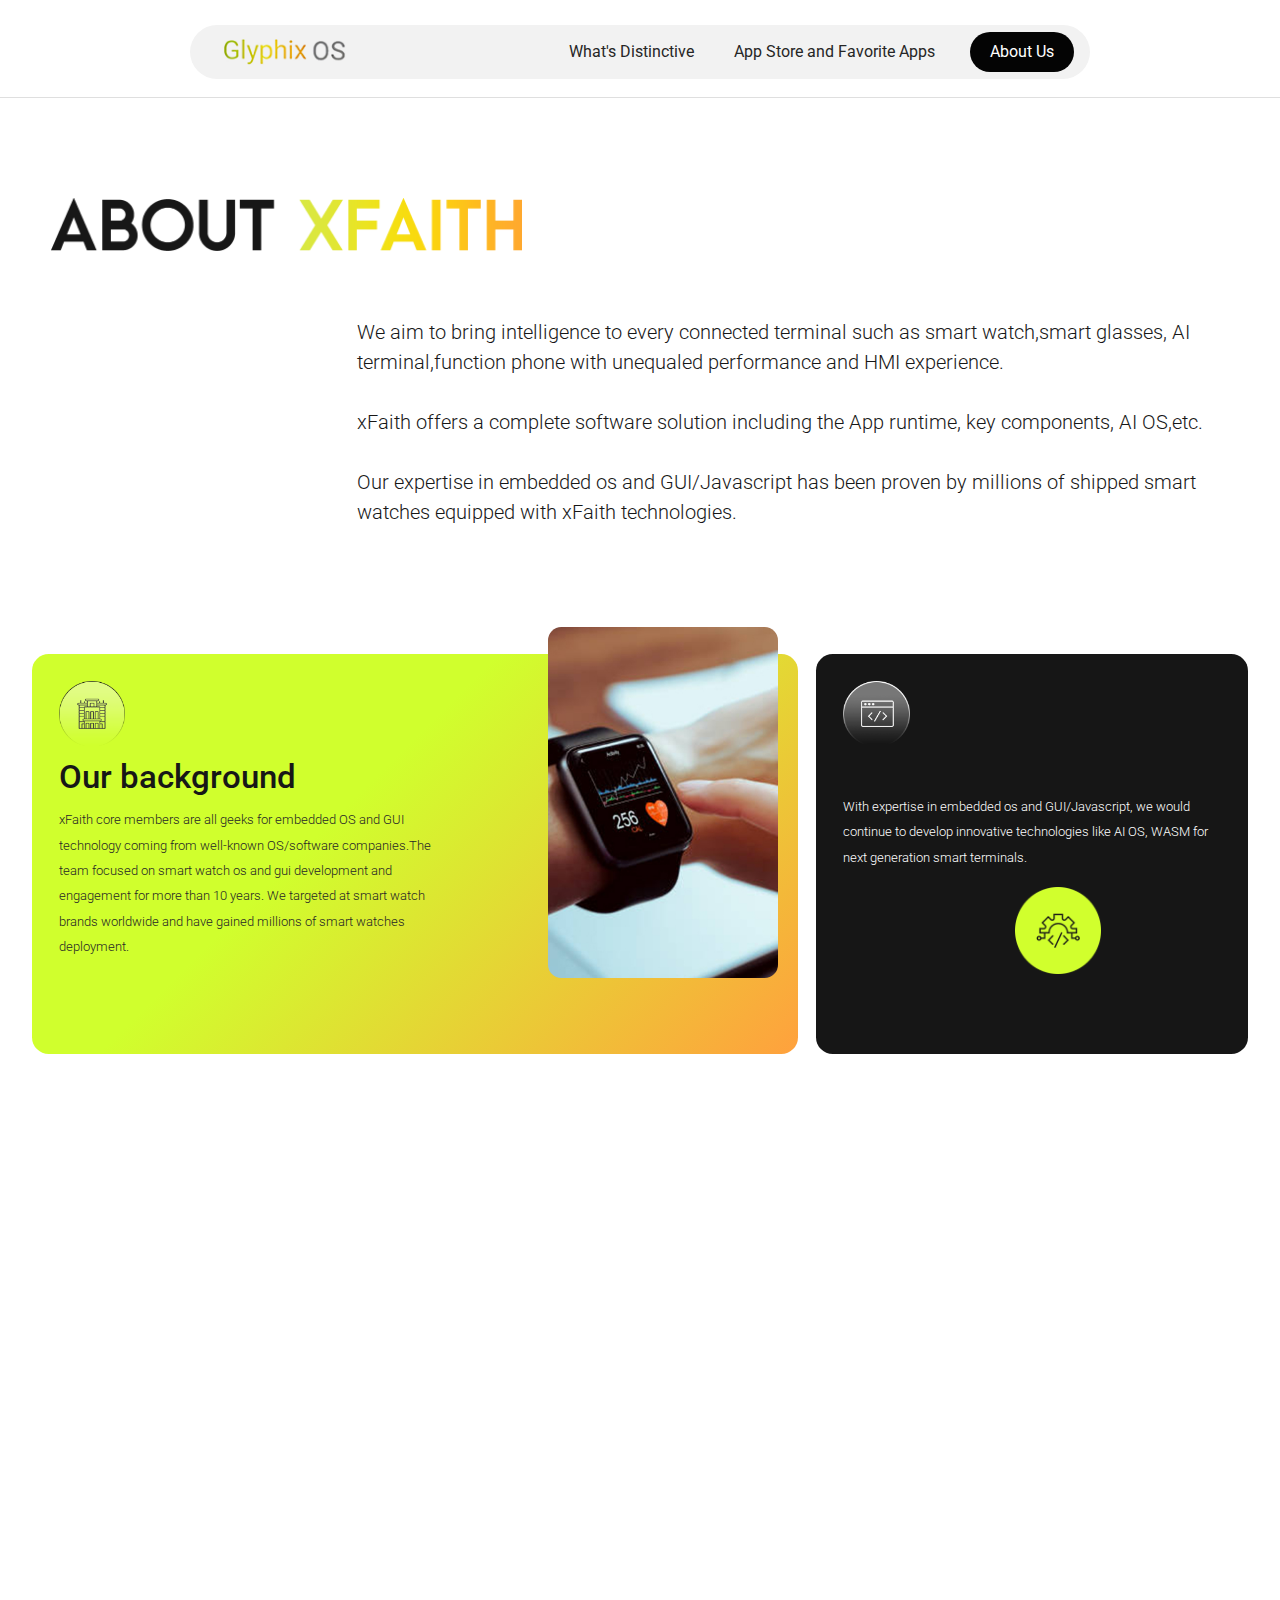
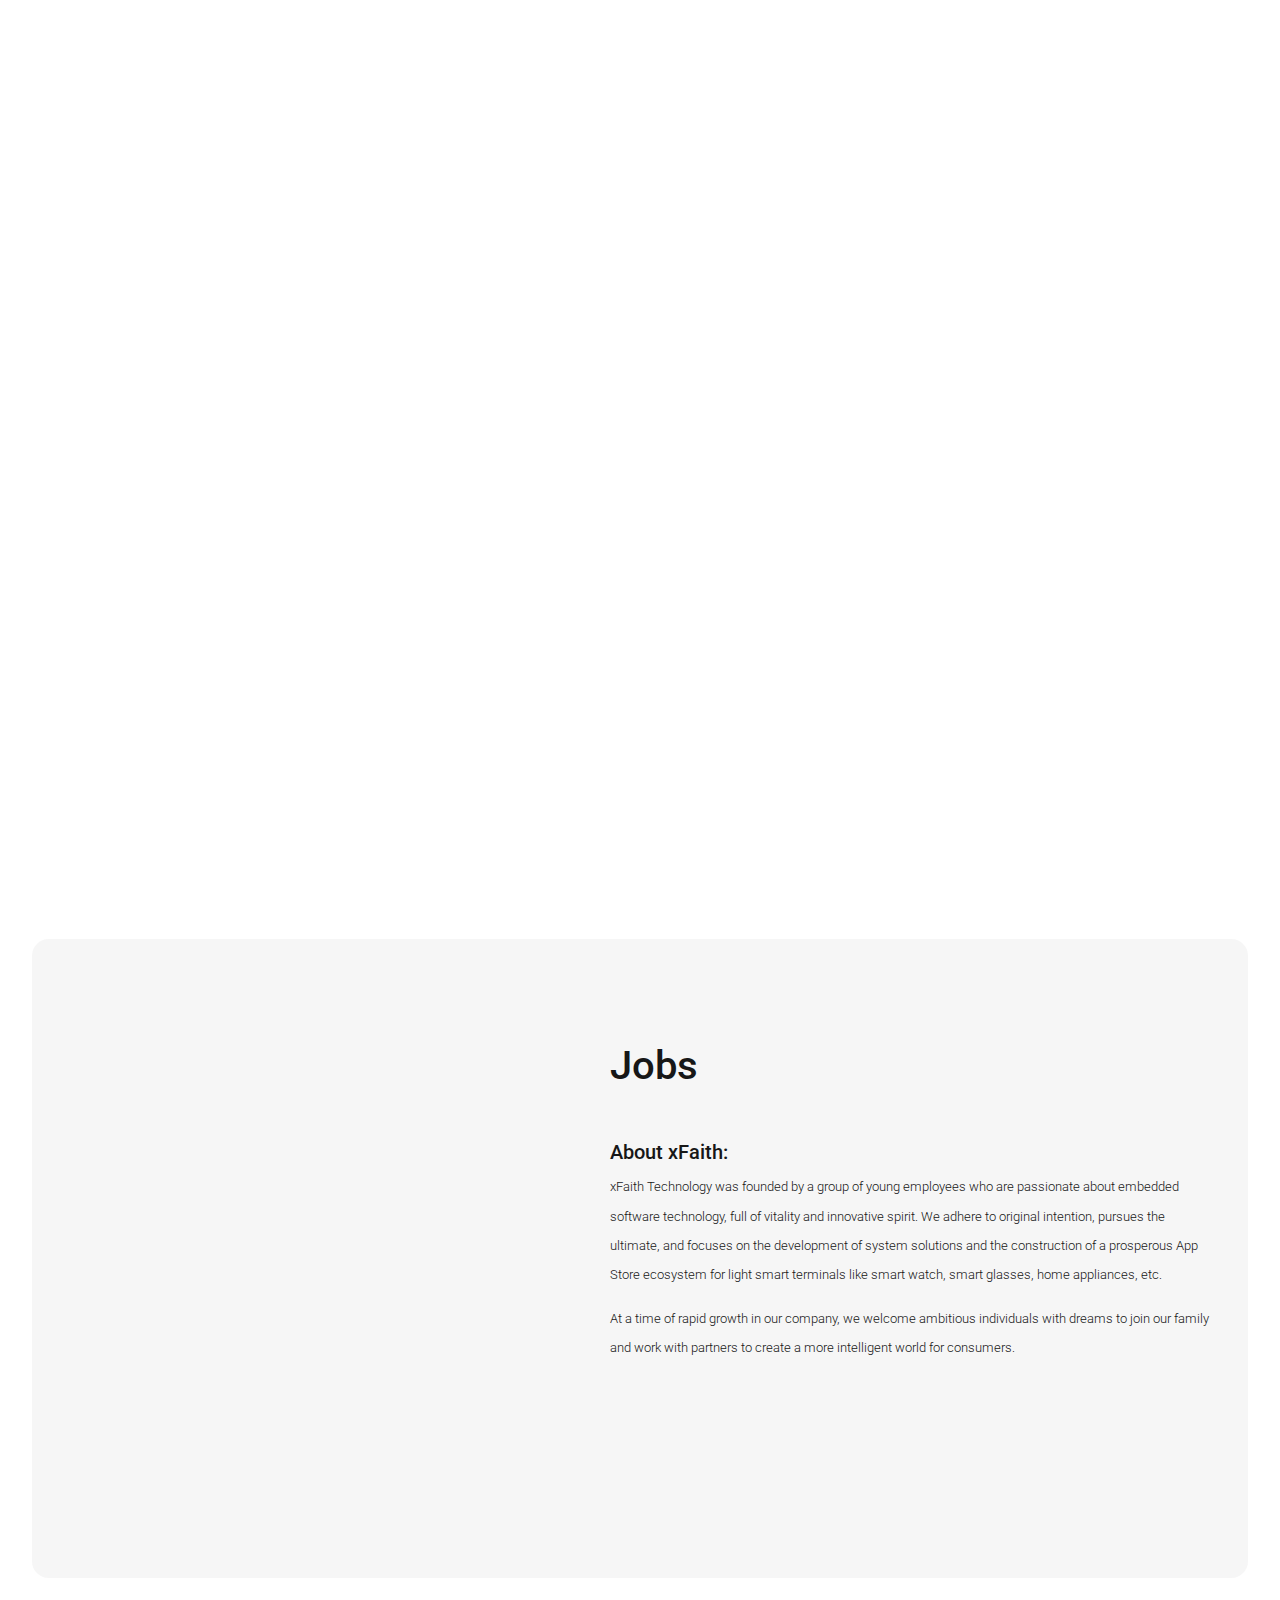
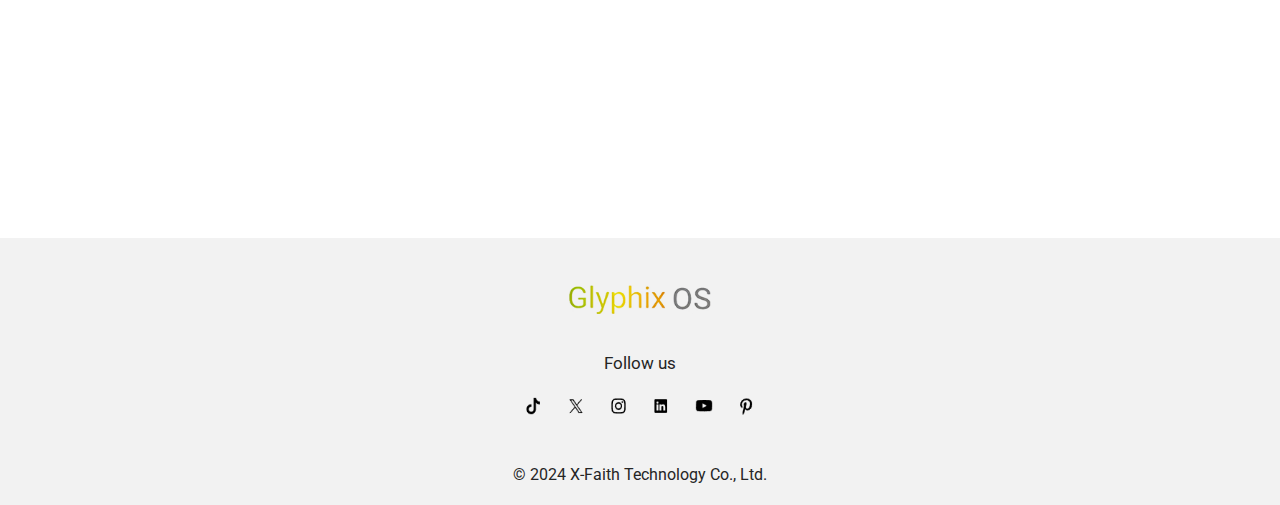
==== commit f58485b9: "Update about.html" ====
--- a/about.html
+++ b/about.html
@@ -1,7 +1,7 @@
 ﻿<!DOCTYPE html>
 <html lang="en"><head>
 	<meta charset="UTF-8">
-	<title>about us</title>
+	<title>Glyphix OS</title>
 	<meta name="viewport" content="width=device-width, initial-scale=1.0, user-scalable=0, minimum-scale=1.0, maximum-scale=1.0">
 	<meta name="format-detection" content="telephone=no" />
 	<link rel="stylesheet" href="css/reset.css">
@@ -125,7 +125,7 @@
 		<a href="javascript:;" class="ftIa"><img src="images/icon/ftI05.png"></a>
 		<a href="javascript:;" class="ftIa"><img src="images/icon/ftI06.png"></a>
 	</div>
-	<div class="ftC">© 2024 Contra.Work Inc</div>
+	<div class="ftC">© 2024 X-Faith Technology Co., Ltd.</div>
 </footer>
 </body>
 <script language="JavaScript" type="text/JavaScript">
@@ -152,4 +152,4 @@
 
 
 </script>
-</html>+</html>
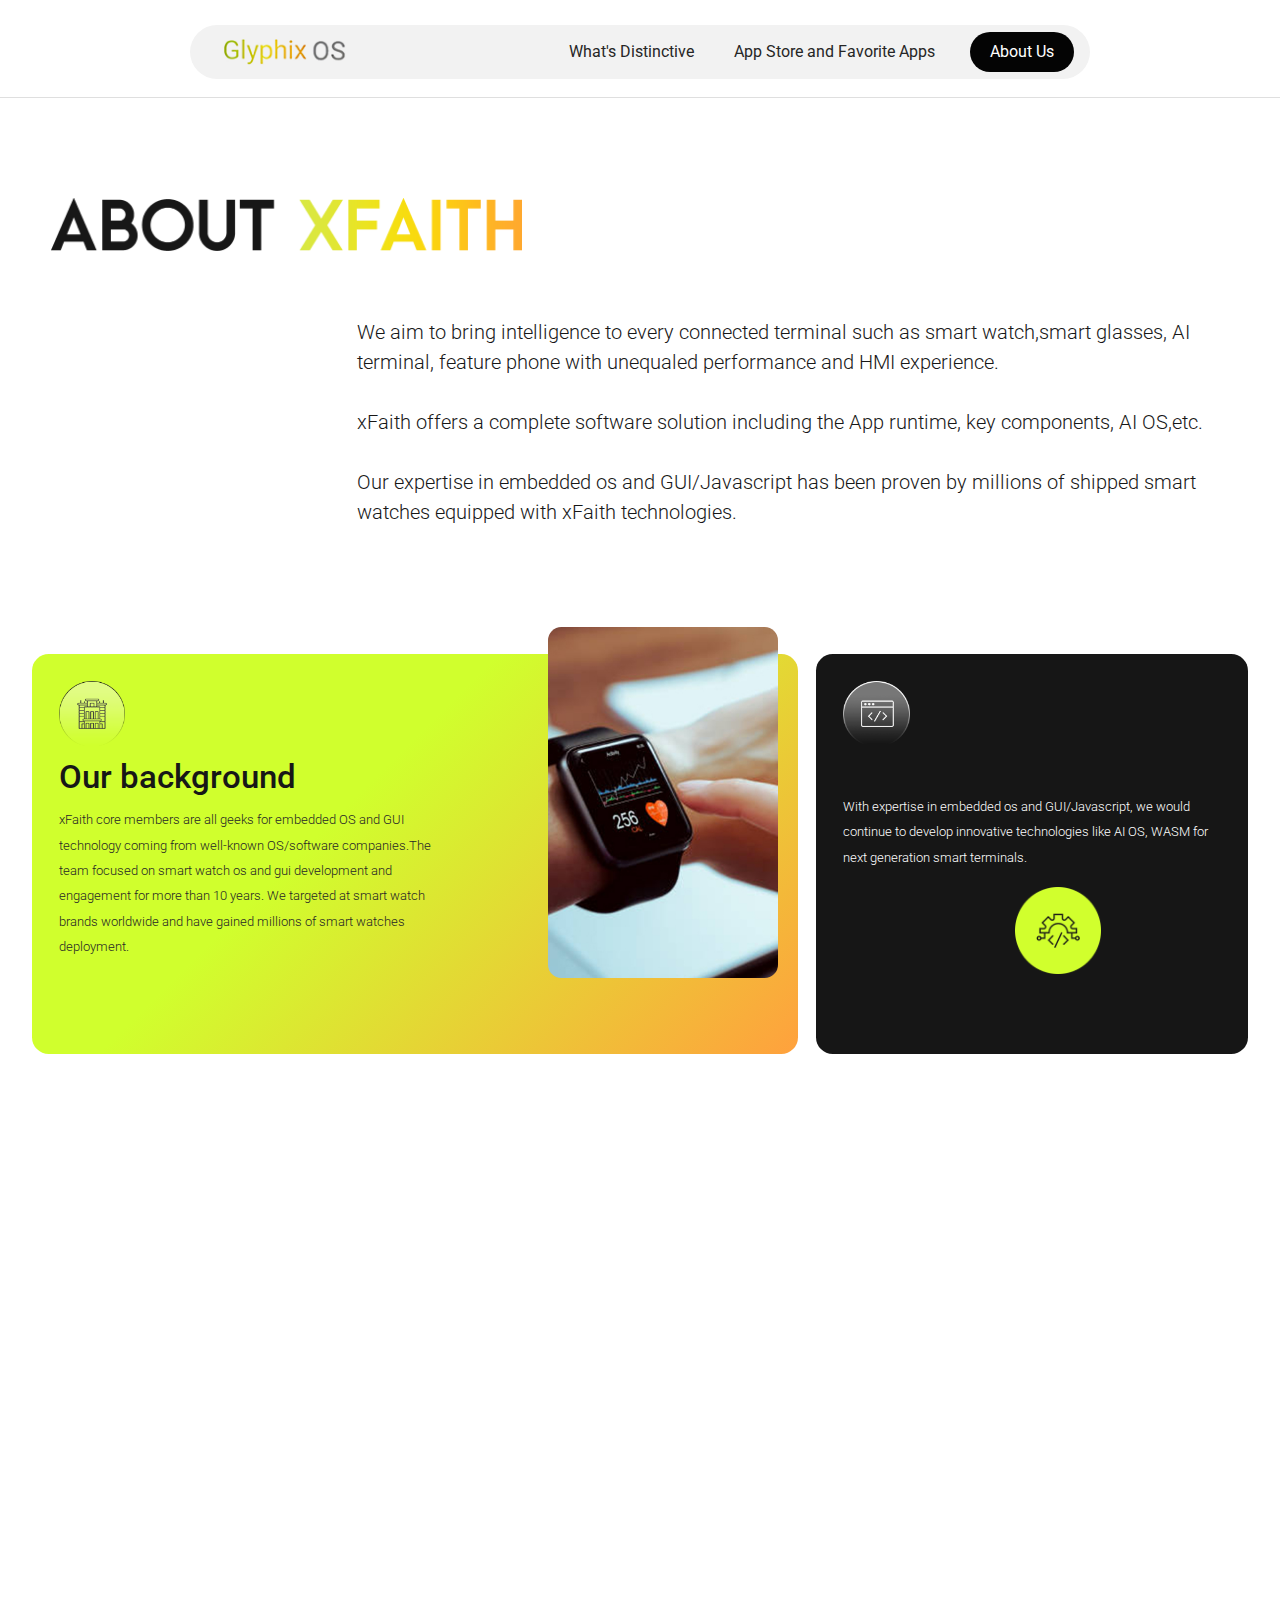
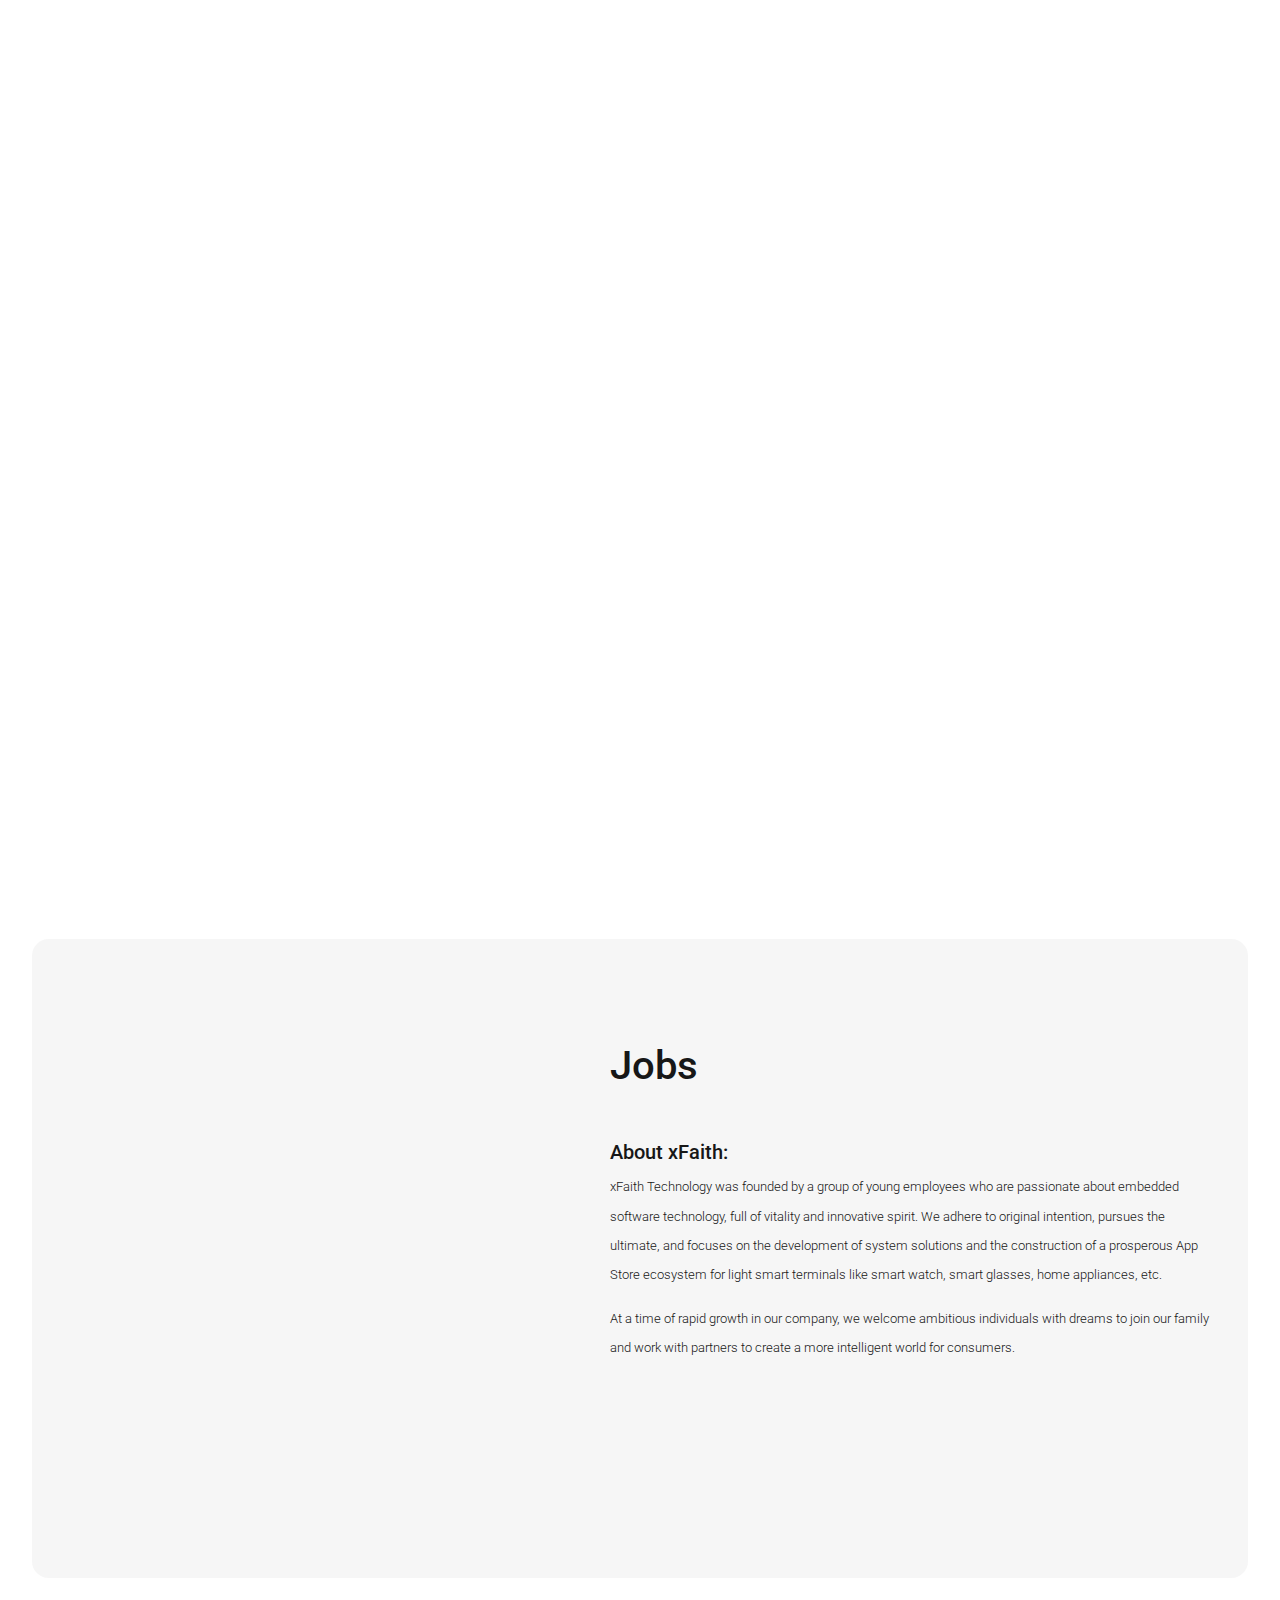
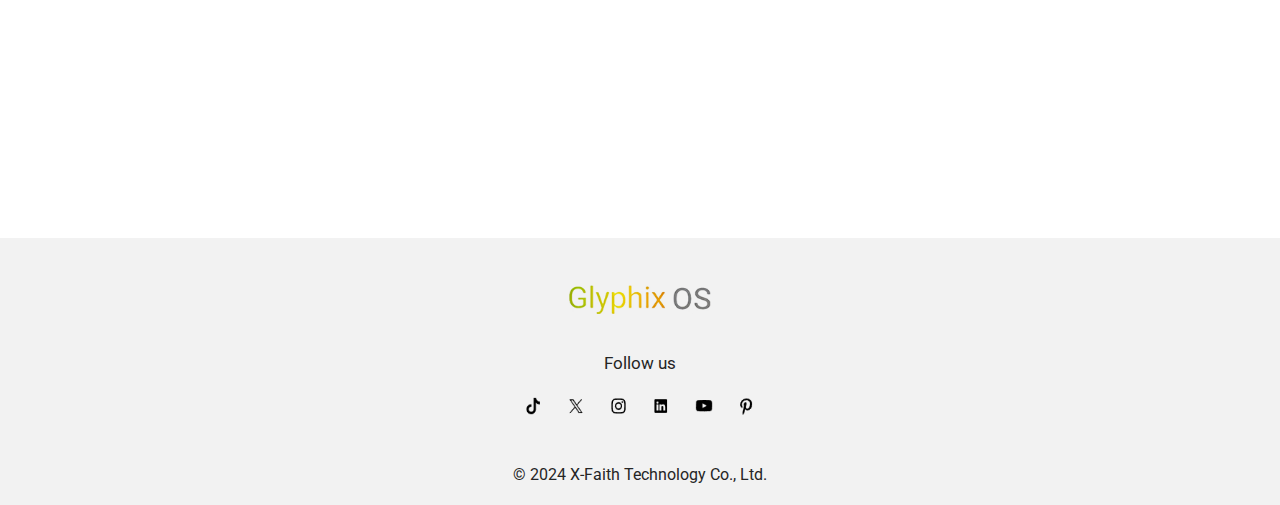
==== commit cdd637fd: "Update about.html" ====
--- a/about.html
+++ b/about.html
@@ -37,7 +37,7 @@
 <article class="AboXfa Huans">
 	<div class="AboXfaT wow fadeInUp"  data-wow-delay="0.6s"><img src="images/znot/aboTit01.png"></div>
     <div class="AboXfaD Huans wow fadeInUp Huans"  data-wow-delay="0.5s">
-		<p>We aim to bring intelligence to every connected terminal such as smart watch,smart glasses, AI terminal,function phone with unequaled performance and HMI experience.</p><br>
+		<p>We aim to bring intelligence to every connected terminal such as smart watch,smart glasses, AI terminal, feature phone with unequaled performance and HMI experience.</p><br>
 		<p>xFaith offers a complete software solution including the App runtime, key components, AI OS,etc.</p><br>
 		<p>Our expertise in embedded os and GUI/Javascript has been proven by millions of shipped smart watches equipped with xFaith technologies. </p>
 	</div>
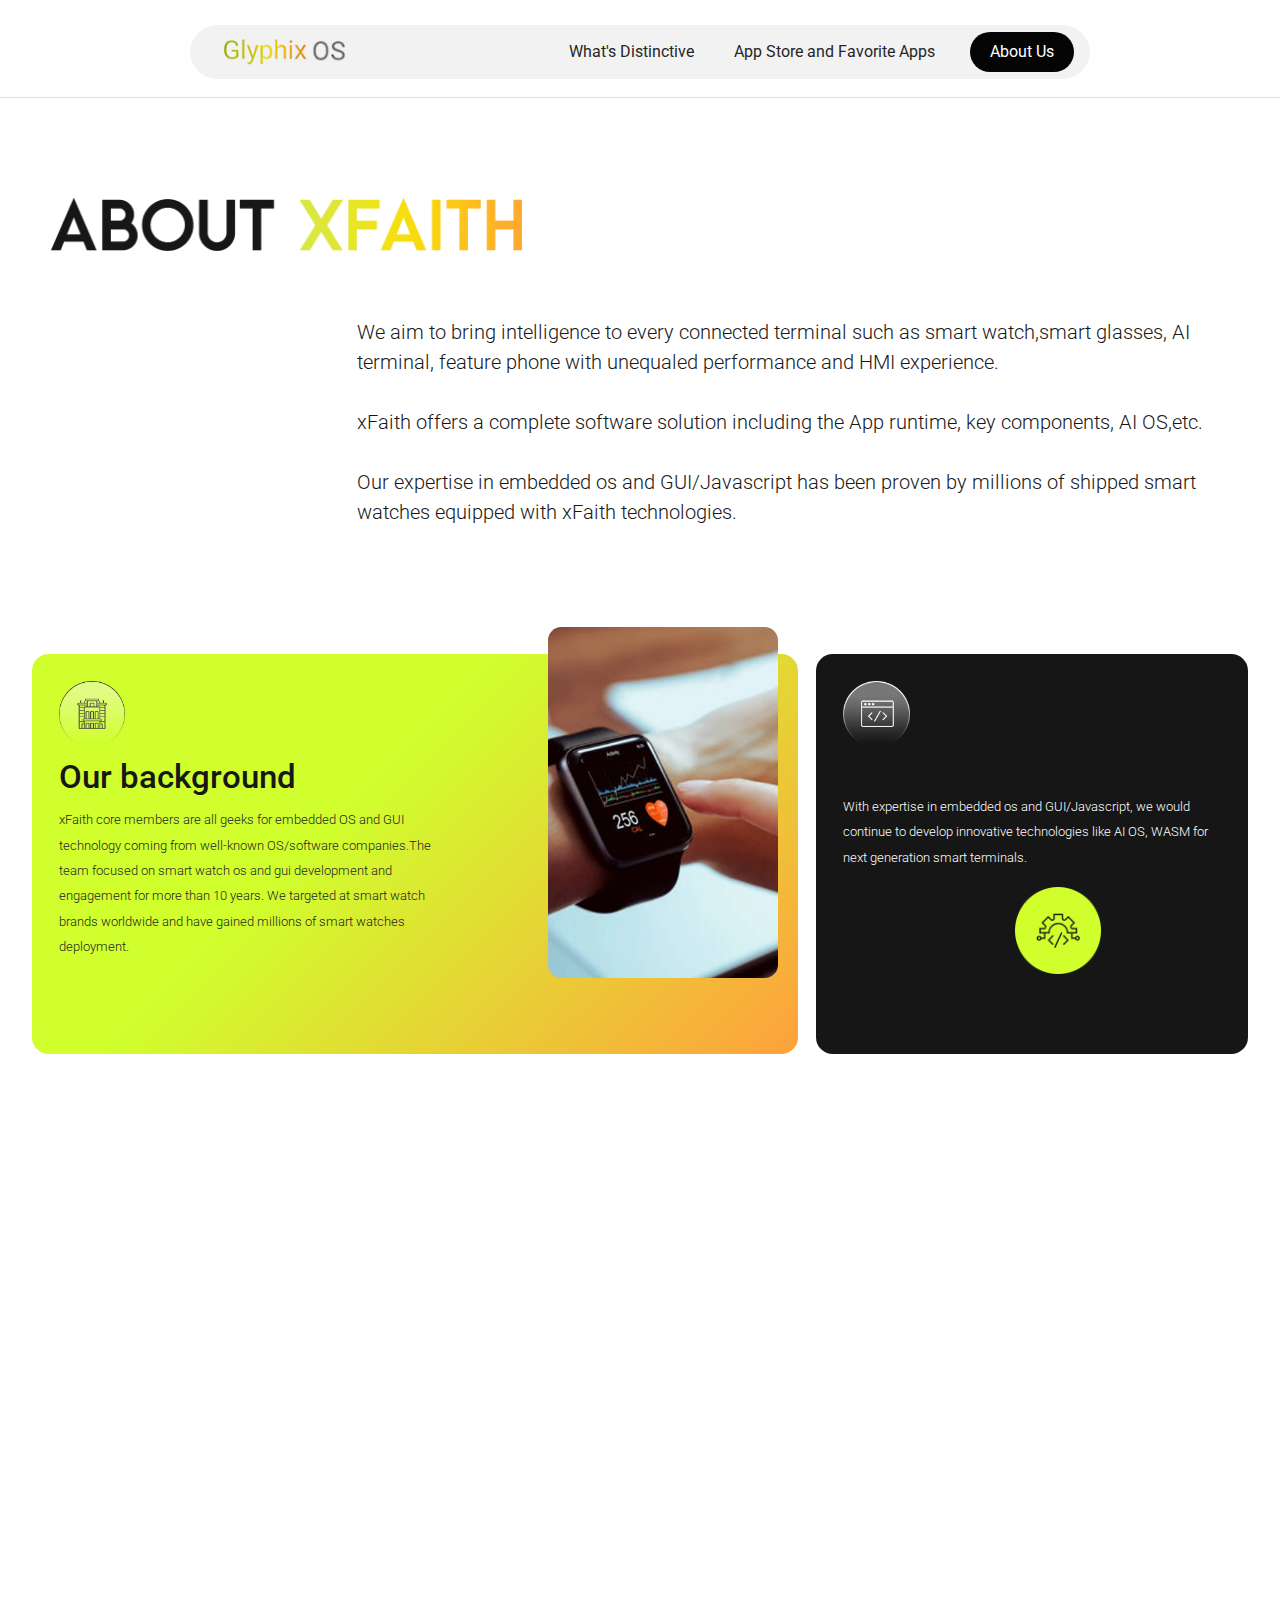
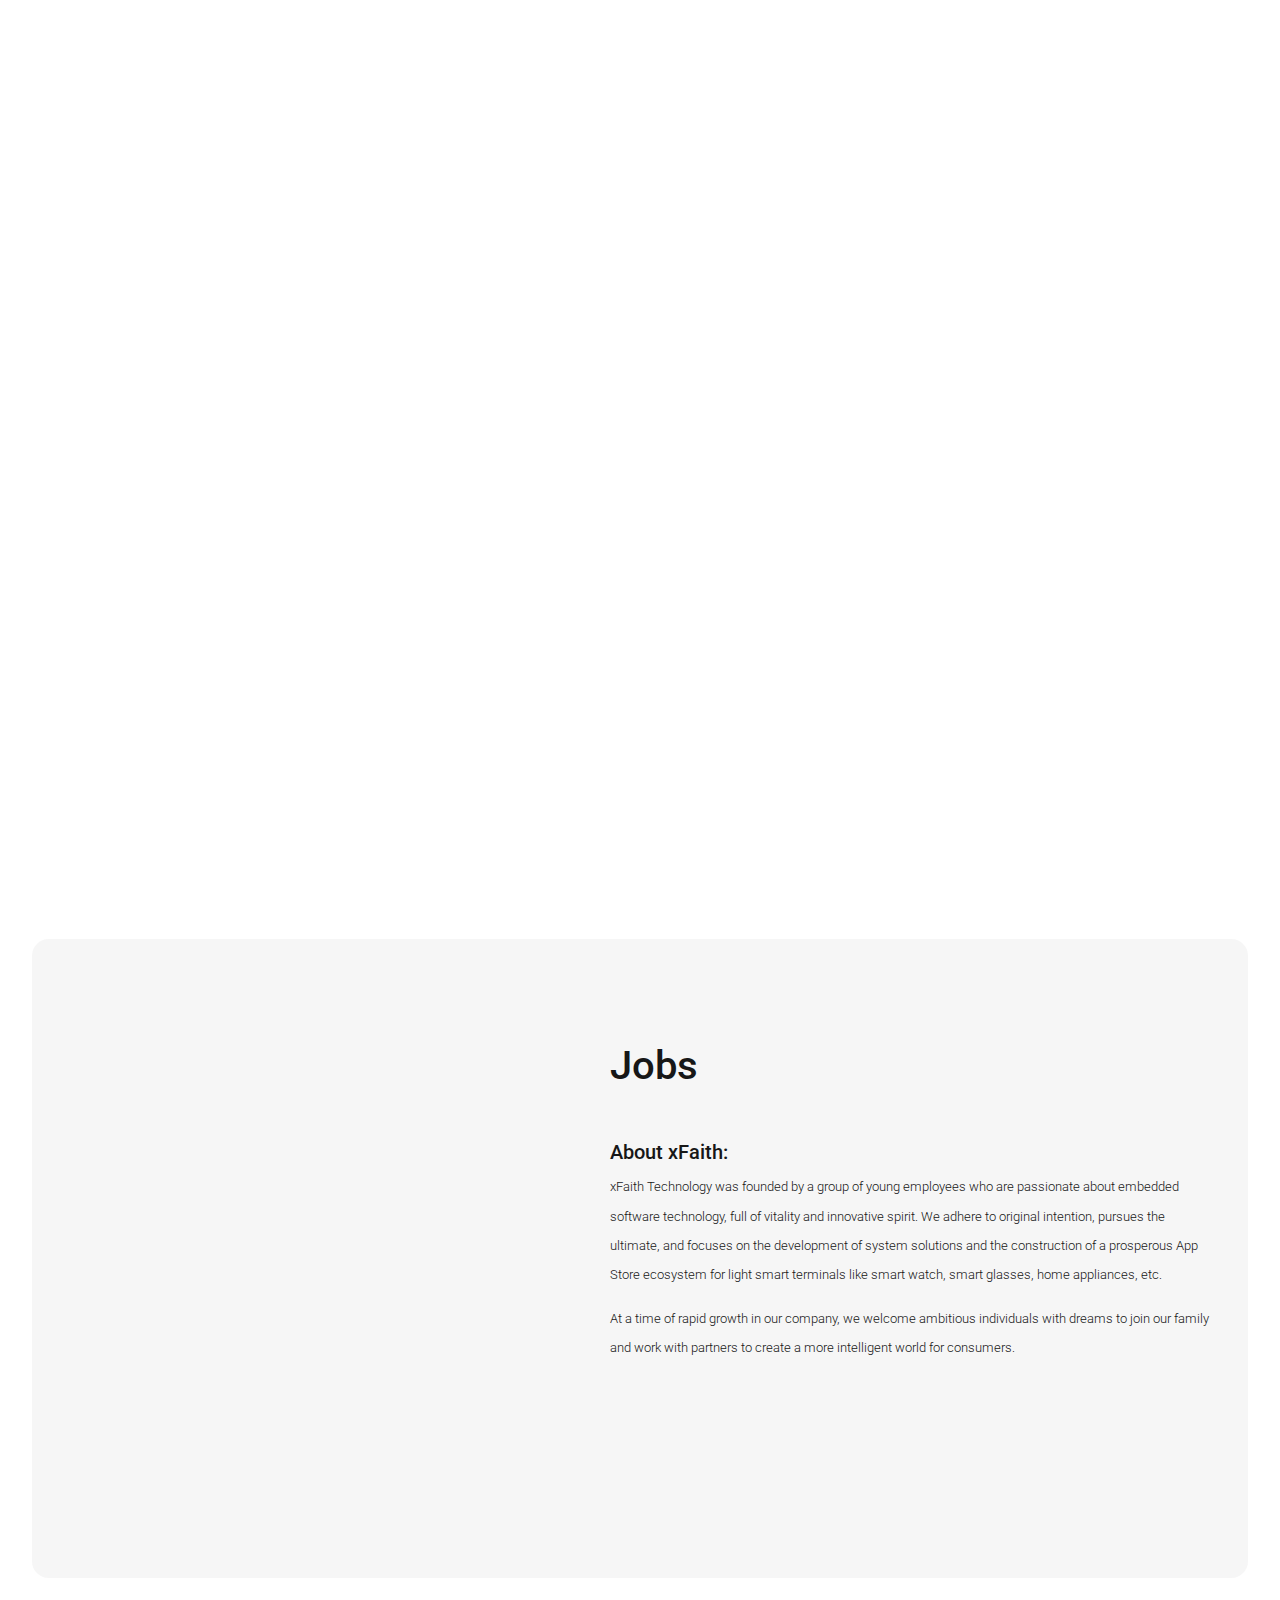
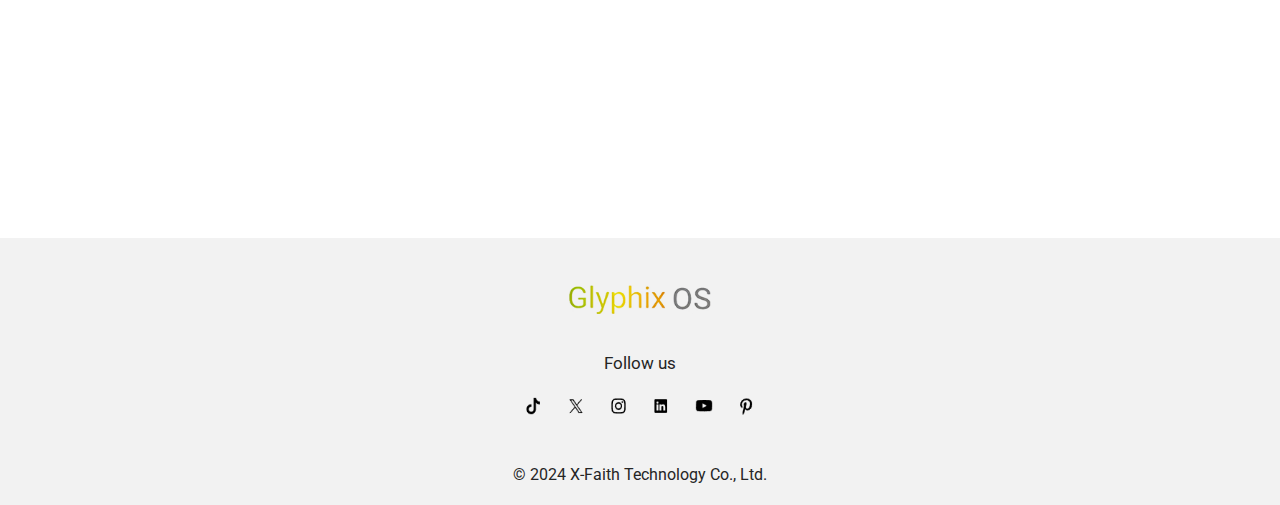
==== commit a8dedcc5: "update webp" ====
--- a/about.html
+++ b/about.html
@@ -1,155 +1,155 @@
-﻿<!DOCTYPE html>
-<html lang="en"><head>
-	<meta charset="UTF-8">
-	<title>Glyphix OS</title>
-	<meta name="viewport" content="width=device-width, initial-scale=1.0, user-scalable=0, minimum-scale=1.0, maximum-scale=1.0">
-	<meta name="format-detection" content="telephone=no" />
-	<link rel="stylesheet" href="css/reset.css">
-	<link rel="stylesheet" href="css/animate.css">
-	<link rel="stylesheet" href="css/swiper.css">
-	<link rel="stylesheet" href="css/style.css">
-	<link href="https://fonts.font.im/css?family=Roboto:300,400,500,700" rel="stylesheet">
-	<script src="js/jquery.js"></script>
-	<script src="js/font.js"></script>
-	<script src="js/swiper.min.js"></script>
-	<script src="js/wow.min.js"></script>
-    <script>
-        new WOW().init(0);
-    </script>
-</head>
-<body>
-<header class="header flexC fl-cen Huans">
-	<div class="headK flexC fl-bet Huans">
-		<a href="index.html" class="logo"><img src="images/icon/logo.png"></a>
-		<!--导航-开始-->
-        <div class="Menu Huans">
-            <ul class="MenuU flexC Huans fl-end">
-                <li><a href="index.html" class="MenuA">What's Distinctive</a></li>
-                <li><a href="index.html" class="MenuA"> App Store and Favorite Apps</a></li>
-                <li><a href="about.html" class="MenuA on">About Us</a></li>
-            </ul>
-        </div>                                                                             
-        <!--导航-结束-->
-		<div class="hd_nav"><i></i></div>
-	</div>
-</header>
-
-<article class="AboXfa Huans">
-	<div class="AboXfaT wow fadeInUp"  data-wow-delay="0.6s"><img src="images/znot/aboTit01.png"></div>
-    <div class="AboXfaD Huans wow fadeInUp Huans"  data-wow-delay="0.5s">
-		<p>We aim to bring intelligence to every connected terminal such as smart watch,smart glasses, AI terminal, feature phone with unequaled performance and HMI experience.</p><br>
-		<p>xFaith offers a complete software solution including the App runtime, key components, AI OS,etc.</p><br>
-		<p>Our expertise in embedded os and GUI/Javascript has been proven by millions of shipped smart watches equipped with xFaith technologies. </p>
-	</div>
-</article>
-	
-<article class="AboSet Huans flex fl-bet">
-	<div class="AboSetL Huans" >
-		<div class="AboSetT"><img src="images/pic/AboSetI01.png"></div>		
-		<h3>Our background</h3>
-		<div class="AboSetLp">xFaith core members are all geeks for embedded OS and GUI technology coming from well-known OS/software companies.The team focused on smart watch os and gui development and engagement for more than 10 years. We targeted at smart watch brands worldwide and have gained millions of smart watches deployment.</div>
-		<div class="AboSetLT wow fadeInUp"  data-wow-delay="0.5s"><img src="images/znot/AboSetT01.jpg"></div>
-		<div class="AboSetLG wow fadeInUp Huans"  data-wow-delay="0.8s">
-			<img src="images/pic/AboSetI03.png">
-			<div class="AboSetLGh">2,000,000<sup>+</sup></div>
-			<div class="AboSetLGp">gained millions of smart watches deployment.</div>
-		</div>
-	</div>
-    <div class="AboSetR Huans">
-		<div class="AboSetT"><img src="images/pic/AboSetI02.png"></div>		
-		<div class="AboSetRp">With expertise in embedded os and GUI/Javascript, we would continue to develop innovative technologies like AI OS, WASM for next generation smart terminals.</div>
-		<div class="AboSetRT wow zoomIn"  data-wow-delay="0.5s"><img src="images/znot/AboSetT02.jpg"></div>
-		<div class="AboSetRG wow fadeInUp Huans"  data-wow-delay="0.8s"><img src="images/pic/AboSetI04.png"></div>
-	</div>
-</article>
-	
-<article class="AboOur Huans">
-	<div class="Indtit wow fadeInUp flexC fl-cen"  data-wow-delay="0.5s"><h3>Our role in the industry chain</h3></div>
-    <div class="AboOurD Huans wow fadeInUp flex fl-cen"  data-wow-delay="0.4s"><img src="images/znot/aboT02.png"></div>
-</article>
-	
-<article class="AboStr Huans">
-	<div class="Indtit wow fadeInUp flexC fl-cen"  data-wow-delay="0.5s"><h3>Strategic Partners</h3></div>
-    <div class="AboStrD Huans wow fadeInUp flex fl-cen"  data-wow-delay="0.4s">
-        <a href="javascript:;" class="AboStrA flexC fl-cen Mover"><img src="images/znot/AboStr01.png"></a>
-		<a href="javascript:;" class="AboStrA flexC fl-cen Mover"><img src="images/znot/AboStr02.png"></a>
-		<a href="javascript:;" class="AboStrA flexC fl-cen Mover"><img src="images/znot/AboStr03.png"></a>
-		<a href="javascript:;" class="AboStrA flexC fl-cen Mover"><img src="images/znot/AboStr04.png"></a>
-		<a href="javascript:;" class="AboStrA flexC fl-cen Mover"><img src="images/znot/AboStr05.png"></a>
-		<a href="javascript:;" class="AboStrA flexC fl-cen Mover"><img src="images/znot/AboStr06.png"></a>
-    </div>
-</article>
-	
-<article class="AboBra Huans">
-	<div class="Indtit wow fadeInUp flexC fl-cen"  data-wow-delay="0.5s"><h3>Branding customers</h3></div>
-    <div class="AboBraD Huans wow fadeInUp flex fl-cen"  data-wow-delay="0.4s">
-        <a href="javascript:;" class="AboBraA flexC fl-cen Mover"><img src="images/znot/AboBra01.png"></a>
-		<a href="javascript:;" class="AboBraA flexC fl-cen Mover"><img src="images/znot/AboBra02.png"></a>
-		<a href="javascript:;" class="AboBraA flexC fl-cen Mover"><img src="images/znot/AboBra03.png"></a>
-		<a href="javascript:;" class="AboBraA flexC fl-cen Mover"><img src="images/znot/AboBra04.png"></a>
-		<a href="javascript:;" class="AboBraA flexC fl-cen Mover"><img src="images/znot/AboBra05.png"></a>
-		<a href="javascript:;" class="AboBraA flexC fl-cen Mover"><img src="images/znot/AboBra06.png"></a>
-		<a href="javascript:;" class="AboBraA flexC fl-cen Mover"><img src="images/znot/AboBra07.png"></a>
-    </div>
-</article>
-	
-<article class="Abojob Huans flex fl-bet">
-	<div class="AbojobT wow flexC fl-cen slideInUp"  data-wow-delay="0.6s"><img src="images/znot/aboT01.png"></div>
-    <div class="AbojobD Huans" >
-		<h3>Jobs</h3>
-        <div class="AbojobP">
-			<h4>About xFaith:</h4>
-			<p>xFaith Technology was founded by a group of young employees who are passionate about embedded software technology, full of vitality and innovative spirit. We adhere to original intention, pursues the ultimate, and focuses on the development of system solutions and the construction of a prosperous App Store ecosystem for light smart terminals like smart watch, smart glasses, home appliances, etc. </p><br>
-			<p>At a time of rapid growth in our company, we welcome ambitious individuals with dreams to join our family and work with partners to create a more intelligent world for consumers.</p>
-		</div>
-    </div>
-</article>
-
-<article class="Abocon Huans">
-	<div class="Indtit wow fadeInUp flexC fl-cen"  data-wow-delay="0.5s"><h3>Contact us</h3></div>
-    <div class="AboconD wow fadeInUp flexC fl-cen"  data-wow-delay="0.4s">
-        <div class="AboconP">Email: business@xfaith-tech.com </div>
-    </div>
-</article>
-	
-<footer class="foot Huans flexC fl-cen">
-	<a href="javascript:;" class="ftLog"><img src="images/icon/ftLog.png"></a>
-	<div class="ftFl flexC fl-cen">
-		<a href="javascript:;" class="ftFla">Follow us</a>
-	</div>
-	<div class="ftId flexC fl-cen">
-		<a href="javascript:;" class="ftIa"><img src="images/icon/ftI01.png"></a>
-		<a href="javascript:;" class="ftIa"><img src="images/icon/ftI02.png"></a>
-		<a href="javascript:;" class="ftIa"><img src="images/icon/ftI03.png"></a>
-		<a href="javascript:;" class="ftIa"><img src="images/icon/ftI04.png"></a>
-		<a href="javascript:;" class="ftIa"><img src="images/icon/ftI05.png"></a>
-		<a href="javascript:;" class="ftIa"><img src="images/icon/ftI06.png"></a>
-	</div>
-	<div class="ftC">© 2024 X-Faith Technology Co., Ltd.</div>
-</footer>
-</body>
-<script language="JavaScript" type="text/JavaScript">
-//MenuH
-$(window).resize(function () {          //当浏览器大小变化时
-    if($(window).width()>1080){$('.Menu').addClass('Menuwap');$('.hd_nav').addClass('active');
-	  }else{$('.Menu').removeClass('Menuwap');$('.hd_nav').removeClass('active');}
-});	
-jQuery(document).ready(function($) {
-	if($(window).width()>1080){$('.Menu').addClass('Menuwap');$('.hd_nav').addClass('active');
-	  }else{$('.Menu').removeClass('Menuwap');$('.hd_nav').removeClass('active');}
-	//wap下拉菜单
-	$('.hd_nav').click(function(){
-		if(!$(this).hasClass('active')){
-			$('.hd_nav').addClass('active');
-			$('.Menu').addClass('Menuwap');
-		}else{
-            $('.hd_nav').removeClass('active');
-			$('.Menu').removeClass('Menuwap');
-        }
-	});
-	
-})	
-
-
-</script>
-</html>
+﻿<!DOCTYPE html>
+<html lang="en"><head>
+	<meta charset="UTF-8">
+	<title>Glyphix OS</title>
+	<meta name="viewport" content="width=device-width, initial-scale=1.0, user-scalable=0, minimum-scale=1.0, maximum-scale=1.0">
+	<meta name="format-detection" content="telephone=no" />
+	<link rel="stylesheet" href="css/reset.css">
+	<link rel="stylesheet" href="css/animate.css">
+	<link rel="stylesheet" href="css/swiper.css">
+	<link rel="stylesheet" href="css/style.css">
+	<link href="https://fonts.font.im/css?family=Roboto:300,400,500,700" rel="stylesheet">
+	<script src="js/jquery.js"></script>
+	<script src="js/font.js"></script>
+	<script src="js/swiper.min.js"></script>
+	<script src="js/wow.min.js"></script>
+    <script>
+        new WOW().init(0);
+    </script>
+</head>
+<body>
+<header class="header flexC fl-cen Huans">
+	<div class="headK flexC fl-bet Huans">
+		<a href="index.html" class="logo"><img src="images/icon/logo.png"></a>
+		<!--导航-开始-->
+        <div class="Menu Huans">
+            <ul class="MenuU flexC Huans fl-end">
+                <li><a href="index.html" class="MenuA">What's Distinctive</a></li>
+                <li><a href="index.html" class="MenuA"> App Store and Favorite Apps</a></li>
+                <li><a href="about.html" class="MenuA on">About Us</a></li>
+            </ul>
+        </div>                                                                             
+        <!--导航-结束-->
+		<div class="hd_nav"><i></i></div>
+	</div>
+</header>
+
+<article class="AboXfa Huans">
+	<div class="AboXfaT wow fadeInUp"  data-wow-delay="0.6s"><img src="images/znot/aboTit01.webp"></div>
+    <div class="AboXfaD Huans wow fadeInUp Huans"  data-wow-delay="0.5s">
+		<p>We aim to bring intelligence to every connected terminal such as smart watch,smart glasses, AI terminal, feature phone with unequaled performance and HMI experience.</p><br>
+		<p>xFaith offers a complete software solution including the App runtime, key components, AI OS,etc.</p><br>
+		<p>Our expertise in embedded os and GUI/Javascript has been proven by millions of shipped smart watches equipped with xFaith technologies. </p>
+	</div>
+</article>
+	
+<article class="AboSet Huans flex fl-bet">
+	<div class="AboSetL Huans" >
+		<div class="AboSetT"><img src="images/pic/AboSetI01.png"></div>		
+		<h3>Our background</h3>
+		<div class="AboSetLp">xFaith core members are all geeks for embedded OS and GUI technology coming from well-known OS/software companies.The team focused on smart watch os and gui development and engagement for more than 10 years. We targeted at smart watch brands worldwide and have gained millions of smart watches deployment.</div>
+		<div class="AboSetLT wow fadeInUp"  data-wow-delay="0.5s"><img src="images/znot/AboSetT01.webp"></div>
+		<div class="AboSetLG wow fadeInUp Huans"  data-wow-delay="0.8s">
+			<img src="images/pic/AboSetI03.png">
+			<div class="AboSetLGh">2,000,000<sup>+</sup></div>
+			<div class="AboSetLGp">gained millions of smart watches deployment.</div>
+		</div>
+	</div>
+    <div class="AboSetR Huans">
+		<div class="AboSetT"><img src="images/pic/AboSetI02.png"></div>		
+		<div class="AboSetRp">With expertise in embedded os and GUI/Javascript, we would continue to develop innovative technologies like AI OS, WASM for next generation smart terminals.</div>
+		<div class="AboSetRT wow zoomIn"  data-wow-delay="0.5s"><img src="images/znot/AboSetT02.webp"></div>
+		<div class="AboSetRG wow fadeInUp Huans"  data-wow-delay="0.8s"><img src="images/pic/AboSetI04.png"></div>
+	</div>
+</article>
+	
+<article class="AboOur Huans">
+	<div class="Indtit wow fadeInUp flexC fl-cen"  data-wow-delay="0.5s"><h3>Our role in the industry chain</h3></div>
+    <div class="AboOurD Huans wow fadeInUp flex fl-cen"  data-wow-delay="0.4s"><img src="images/znot/aboT02.webp"></div>
+</article>
+	
+<article class="AboStr Huans">
+	<div class="Indtit wow fadeInUp flexC fl-cen"  data-wow-delay="0.5s"><h3>Strategic Partners</h3></div>
+    <div class="AboStrD Huans wow fadeInUp flex fl-cen"  data-wow-delay="0.4s">
+        <a href="javascript:;" class="AboStrA flexC fl-cen Mover"><img src="images/znot/AboStr01.webp"></a>
+		<a href="javascript:;" class="AboStrA flexC fl-cen Mover"><img src="images/znot/AboStr02.webp"></a>
+		<a href="javascript:;" class="AboStrA flexC fl-cen Mover"><img src="images/znot/AboStr03.webp"></a>
+		<a href="javascript:;" class="AboStrA flexC fl-cen Mover"><img src="images/znot/AboStr04.webp"></a>
+		<a href="javascript:;" class="AboStrA flexC fl-cen Mover"><img src="images/znot/AboStr05.webp"></a>
+		<a href="javascript:;" class="AboStrA flexC fl-cen Mover"><img src="images/znot/AboStr06.webp"></a>
+    </div>
+</article>
+	
+<article class="AboBra Huans">
+	<div class="Indtit wow fadeInUp flexC fl-cen"  data-wow-delay="0.5s"><h3>Branding customers</h3></div>
+    <div class="AboBraD Huans wow fadeInUp flex fl-cen"  data-wow-delay="0.4s">
+        <a href="javascript:;" class="AboBraA flexC fl-cen Mover"><img src="images/znot/AboBra01.webp"></a>
+		<a href="javascript:;" class="AboBraA flexC fl-cen Mover"><img src="images/znot/AboBra02.webp"></a>
+		<a href="javascript:;" class="AboBraA flexC fl-cen Mover"><img src="images/znot/AboBra03.webp"></a>
+		<a href="javascript:;" class="AboBraA flexC fl-cen Mover"><img src="images/znot/AboBra04.webp"></a>
+		<a href="javascript:;" class="AboBraA flexC fl-cen Mover"><img src="images/znot/AboBra05.webp"></a>
+		<a href="javascript:;" class="AboBraA flexC fl-cen Mover"><img src="images/znot/AboBra06.webp"></a>
+		<a href="javascript:;" class="AboBraA flexC fl-cen Mover"><img src="images/znot/AboBra07.webp"></a>
+    </div>
+</article>
+	
+<article class="Abojob Huans flex fl-bet">
+	<div class="AbojobT wow flexC fl-cen slideInUp"  data-wow-delay="0.6s"><img src="images/znot/aboT01.webp"></div>
+    <div class="AbojobD Huans" >
+		<h3>Jobs</h3>
+        <div class="AbojobP">
+			<h4>About xFaith:</h4>
+			<p>xFaith Technology was founded by a group of young employees who are passionate about embedded software technology, full of vitality and innovative spirit. We adhere to original intention, pursues the ultimate, and focuses on the development of system solutions and the construction of a prosperous App Store ecosystem for light smart terminals like smart watch, smart glasses, home appliances, etc. </p><br>
+			<p>At a time of rapid growth in our company, we welcome ambitious individuals with dreams to join our family and work with partners to create a more intelligent world for consumers.</p>
+		</div>
+    </div>
+</article>
+
+<article class="Abocon Huans">
+	<div class="Indtit wow fadeInUp flexC fl-cen"  data-wow-delay="0.5s"><h3>Contact us</h3></div>
+    <div class="AboconD wow fadeInUp flexC fl-cen"  data-wow-delay="0.4s">
+        <div class="AboconP">Email: business@xfaith-tech.com </div>
+    </div>
+</article>
+	
+<footer class="foot Huans flexC fl-cen">
+	<a href="javascript:;" class="ftLog"><img src="images/icon/ftLog.png"></a>
+	<div class="ftFl flexC fl-cen">
+		<a href="javascript:;" class="ftFla">Follow us</a>
+	</div>
+	<div class="ftId flexC fl-cen">
+		<a href="javascript:;" class="ftIa"><img src="images/icon/ftI01.png"></a>
+		<a href="javascript:;" class="ftIa"><img src="images/icon/ftI02.png"></a>
+		<a href="javascript:;" class="ftIa"><img src="images/icon/ftI03.png"></a>
+		<a href="javascript:;" class="ftIa"><img src="images/icon/ftI04.png"></a>
+		<a href="javascript:;" class="ftIa"><img src="images/icon/ftI05.png"></a>
+		<a href="javascript:;" class="ftIa"><img src="images/icon/ftI06.png"></a>
+	</div>
+	<div class="ftC">© 2024 X-Faith Technology Co., Ltd.</div>
+</footer>
+</body>
+<script language="JavaScript" type="text/JavaScript">
+//MenuH
+$(window).resize(function () {          //当浏览器大小变化时
+    if($(window).width()>1080){$('.Menu').addClass('Menuwap');$('.hd_nav').addClass('active');
+	  }else{$('.Menu').removeClass('Menuwap');$('.hd_nav').removeClass('active');}
+});	
+jQuery(document).ready(function($) {
+	if($(window).width()>1080){$('.Menu').addClass('Menuwap');$('.hd_nav').addClass('active');
+	  }else{$('.Menu').removeClass('Menuwap');$('.hd_nav').removeClass('active');}
+	//wap下拉菜单
+	$('.hd_nav').click(function(){
+		if(!$(this).hasClass('active')){
+			$('.hd_nav').addClass('active');
+			$('.Menu').addClass('Menuwap');
+		}else{
+            $('.hd_nav').removeClass('active');
+			$('.Menu').removeClass('Menuwap');
+        }
+	});
+	
+})	
+
+
+</script>
+</html>
